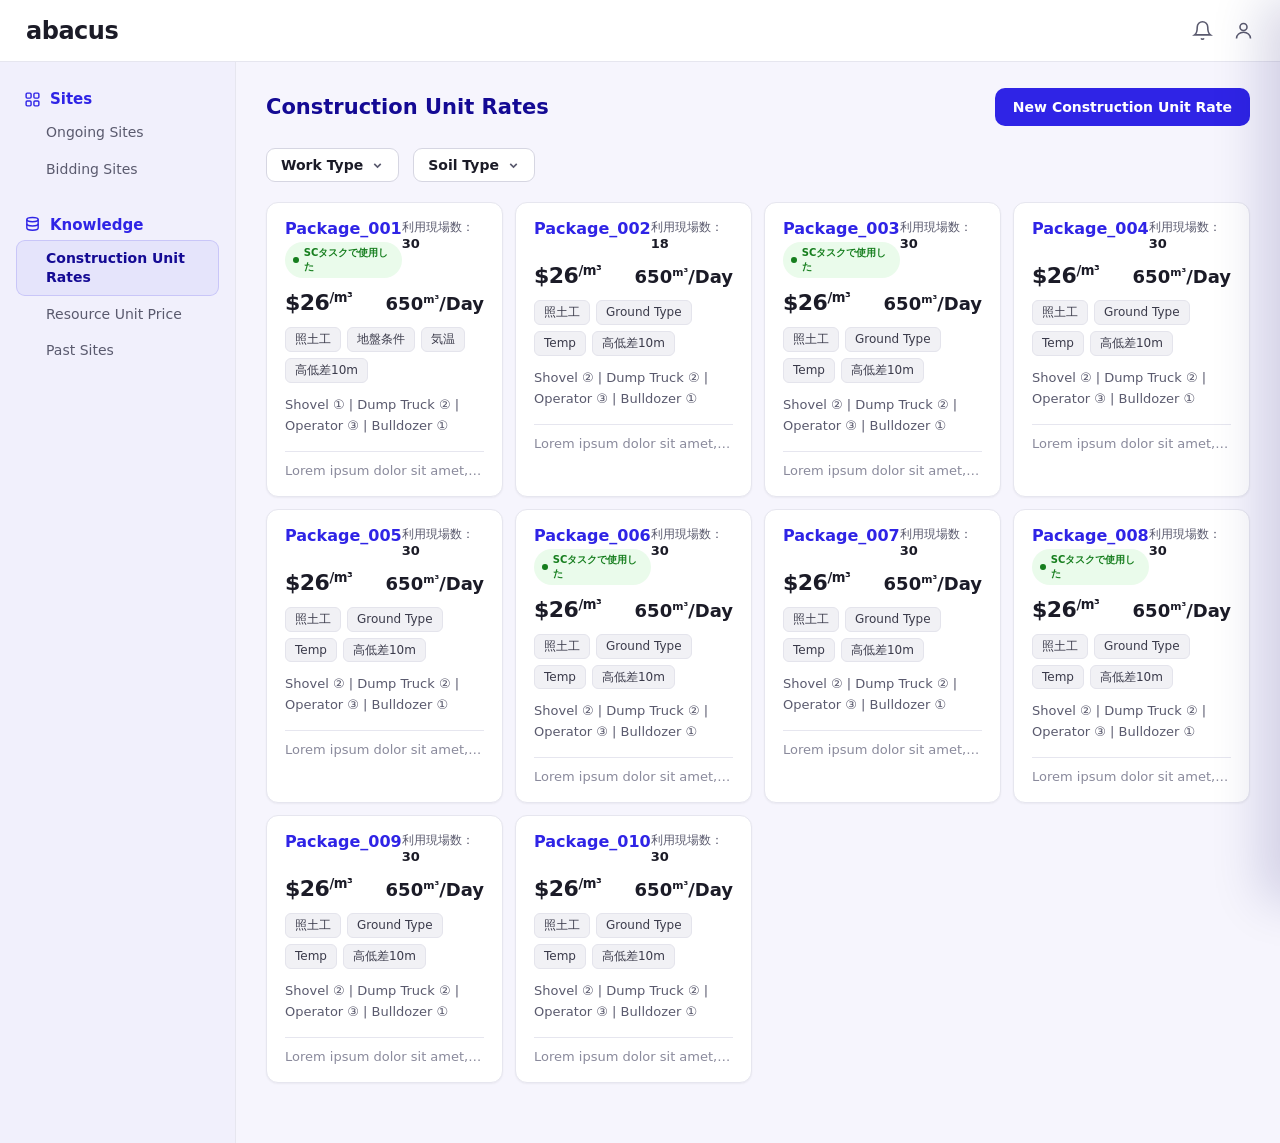
==== index.html @ 0ac46b99 "Rearrange buttons in drawer foot section" ====
<!DOCTYPE html>
<html lang="en">
<head>
<meta charset="UTF-8" />
<meta name="viewport" content="width=device-width, initial-scale=1.0" />
<title>Abacus · Construction Unit Rates</title>
<style>
  /* ---------- Design tokens ---------- */
  :root{
    --white:#FFFFFF;
    --black:#000000;
    --indigo-50:#E5E4FB;
    --indigo-100:#C3C0F6;
    --indigo-200:#9791F1;
    --indigo-300:#736CED;
    --indigo-400:#5148EA;
    --indigo-500:#2F24E6;
    --indigo-600:#1D14C8;
    --indigo-700:#140A94;
    --indigo-800:#0D0765;
    --indigo-900:#07043C;
    --green-50:#EAFBEB;
    --green-100:#D0F6D3;
    --green-200:#A8F0AD;
    --green-300:#78E880;
    --green-400:#54635F;
    --green-500:#28D435;
    --green-600:#1FAD29;
    --green-700:#167E1E;
    --green-800:#0D5E13;
    --green-900:#0A330D;
    --red-50:#FDE8E9;
    --red-100:#F9C9CB;
    --red-200:#F5A9AD;
    --red-300:#F18A8F;
    --red-400:#ED6B71;
    --red-500:#E94C53;
    --red-600:#C53F46;
    --red-700:#A13239;
    --red-800:#7E252C;
    --red-900:#5A181E;

    --bg-app:#F6F5FD;
    --bg-side:#F1F0FC;
    --line:#E6E6EF;
    --line-strong:#D6D6E2;
    --text:#1B1B27;
    --text-soft:#5A5A6E;
    --text-mute:#8A8A9C;
    --chip-bg:#F1F1F5;
    --chip-text:#3A3A4A;
    --danger:#D8202B;
    --danger-bg:#FDECEC;
    --warn-bg:#FFF8E6;
    --warn-line:#F2C94C;
    --radius:12px;
    --shadow-card:0 1px 2px rgba(16,16,40,.05);
    --shadow-card-hover:0 6px 18px rgba(45,36,150,.14);
    --shadow-drawer:-18px 0 48px rgba(13,7,101,.16);
    --shadow-modal:0 24px 64px rgba(7,4,60,.28);
    --font:"Inter","Helvetica Neue","Hiragino Sans","Yu Gothic UI",system-ui,-apple-system,sans-serif;
  }

  *{box-sizing:border-box;}
  html,body{height:100%;}
  body{
    margin:0;
    font-family:var(--font);
    color:var(--text);
    background:var(--bg-app);
    -webkit-font-smoothing:antialiased;
  }
  button{font-family:inherit;cursor:pointer;}

  /* ---------- App shell ---------- */
  .appbar{
    height:62px;display:flex;align-items:center;justify-content:space-between;
    padding:0 26px;background:var(--white);border-bottom:1px solid var(--line);
    position:sticky;top:0;z-index:30;
  }
  .appbar .logo{font-size:24px;font-weight:800;letter-spacing:-.5px;}
  .appbar-actions{display:flex;align-items:center;gap:20px;}
  .appbar-actions svg{width:21px;height:21px;color:var(--text-soft);}

  .app{display:flex;min-height:calc(100vh - 62px);}

  /* Sidebar */
  .sidebar{
    width:236px;flex:0 0 236px;
    background:var(--bg-side);
    border-right:1px solid var(--line);
    padding:22px 16px;
  }
  .nav-group{margin-bottom:22px;}
  .nav-head{
    display:flex;align-items:center;gap:9px;
    color:var(--indigo-500);font-weight:700;font-size:15px;
    padding:6px 8px;
  }
  .nav-head svg{width:17px;height:17px;}
  .nav-item{
    display:block;padding:9px 12px 9px 30px;
    color:var(--text-soft);font-size:14px;border-radius:9px;
    text-decoration:none;line-height:1.35;cursor:pointer;
  }
  .nav-item:hover{background:#EAE9FA;}
  .nav-item.active{
    background:var(--indigo-50);color:var(--indigo-700);font-weight:600;
    box-shadow:inset 0 0 0 1px rgba(115,108,237,.25);
  }

  /* Main */
  .main{flex:1;min-width:0;display:flex;flex-direction:column;}
  .content{padding:26px 30px 60px;}
  .page-head{display:flex;align-items:center;justify-content:space-between;margin-bottom:22px;}
  .page-title{font-size:21px;font-weight:700;color:var(--indigo-700);margin:0;}
  .btn-primary{
    background:var(--indigo-500);color:#fff;border:none;border-radius:10px;
    padding:11px 18px;font-size:14px;font-weight:600;
  }
  .btn-primary:hover{background:var(--indigo-600);}

  .filters{display:flex;gap:14px;margin-bottom:20px;}
  .filter{
    display:flex;align-items:center;gap:8px;
    background:var(--white);border:1px solid var(--line-strong);border-radius:9px;
    padding:8px 14px;font-size:14px;color:var(--text);font-weight:600;
  }
  .filter svg{width:13px;height:13px;color:var(--text-soft);}

  /* Card grid */
  .grid{display:grid;grid-template-columns:repeat(4,minmax(0,1fr));gap:12px;width:100%;}

  .card{
    background:var(--white);border:1px solid var(--line);border-radius:var(--radius);
    padding:16px 18px 18px;box-shadow:var(--shadow-card);cursor:pointer;
    transition:box-shadow .16s ease,transform .16s ease,border-color .16s ease;
    position:relative;min-width:0;
  }
  .card:hover{box-shadow:var(--shadow-card-hover);transform:translateY(-2px);border-color:var(--indigo-100);}
  .card-top{display:flex;align-items:flex-start;justify-content:space-between;margin-bottom:12px;}
  .card-name{color:var(--indigo-500);font-weight:700;font-size:16px;}
  .usage{font-size:12px;color:var(--text-soft);}
  .usage b{color:var(--text);font-size:13px;}
  .card-figures{display:flex;align-items:baseline;justify-content:space-between;margin-bottom:12px;}
  .price{font-size:22px;font-weight:800;letter-spacing:-.5px;}
  .price sup{font-size:.6em;}
  .rate{font-size:18px;font-weight:700;}
  .rate sup{font-size:.6em;}
  .tags{display:flex;flex-wrap:wrap;gap:6px;margin-bottom:12px;}
  .tag{
    background:var(--chip-bg);color:var(--chip-text);border:1px solid #E4E4EC;
    border-radius:6px;padding:3px 9px;font-size:12px;line-height:1.4;
  }
  .resources{font-size:13px;color:var(--text-soft);line-height:1.6;margin-bottom:14px;}
  .res-sep{color:var(--line-strong);margin:0 6px;}
  .card-memo{
    font-size:13px;color:var(--text-mute);border-top:1px solid var(--line);
    padding-top:11px;white-space:nowrap;overflow:hidden;text-overflow:ellipsis;
  }
  .card-name-container{display: flex;flex-direction: column; gap: 4px;}
  .badge-sim{
    display:inline-flex;align-items:center;gap:5px;
    background:var(--green-50);color:var(--green-700);
    font-size:10px;font-weight:600;border-radius:999px;
    padding:4px 8px; height:auto;
  }
  .badge-sim::before{content:"";width:6px;height:6px;border-radius:50%;background:var(--green-700);}

  /* ---------- Drawer ---------- */
  .scrim{
    position:fixed;inset:0;background:rgba(15,12,45,.34);
    opacity:0;visibility:hidden;transition:opacity .2s ease;z-index:40;
  }
  .scrim.show{opacity:1;visibility:visible;}

  .drawer{
    position:fixed;top:0;right:0;height:100vh;min-height:100vh;width:460px;max-width:94vw;
    background:var(--white);box-shadow:var(--shadow-drawer);z-index:50;
    transform:translateX(100%);transition:transform .26s cubic-bezier(.4,0,.2,1);
    display:flex;flex-direction:column;
  }
  .drawer.show{transform:translateX(0);}
  /* the dynamic content wrapper must itself be the flex column so the body can scroll */
  #drawerContent{display:flex;flex-direction:column;flex:1;min-height:0;}
  .drawer-head{
    display:flex;align-items:flex-start;justify-content:space-between;
    padding:20px 22px 14px;border-bottom:1px solid var(--line);
  }
  .drawer-title{font-size:18px;font-weight:700;margin:0;}
  .drawer-sub{font-size:12px;color:var(--text-mute);margin-top:3px;}
  .icon-btn{
    background:none;border:none;color:var(--text-soft);padding:6px;border-radius:8px;
    display:inline-flex;align-items:center;justify-content:center;
  }
  .icon-btn:hover{background:#F0EFFB;color:var(--indigo-600);}
  .icon-btn svg{width:18px;height:18px;}
  .drawer-body{padding:20px 22px;overflow-y:auto;flex:1;min-height:0;}
  .drawer-foot{
    display:flex;align-items:center;gap:12px;
    padding:16px 22px;border-top:1px solid var(--line);background:var(--white);
  }
  .drawer-foot .spacer{flex:1;}

  .btn-text{background:none;border:none;color:var(--indigo-500);font-size:14px;font-weight:600;padding:10px 6px;border-radius:8px;}
  .btn-text:hover{background:#F0EFFB;}
  .btn-outline{
    background:#fff;border:1.5px solid var(--indigo-300);color:var(--indigo-600);
    border-radius:9px;padding:10px 16px;font-size:14px;font-weight:600;
  }
  .btn-outline:hover{background:#F4F3FE;}

  /* Details drawer pieces */
  .pkg-row{display:flex;align-items:center;gap:10px;margin-bottom:12px;flex-wrap:wrap;}
  .pkg-name{font-size:17px;font-weight:700;}
  .pill-usage{background:var(--indigo-50);color:var(--indigo-700);font-size:12px;font-weight:600;padding:4px 8px;border-radius:999px;}
  .detail-figures{display:flex;align-items:baseline;gap:18px;color:var(--indigo-500);margin-bottom:12px;}
  .detail-figures .big{font-size:23px;font-weight:800;}
  .detail-figures .big sup{font-size:.55em;}
  .section-label{font-size:14px;font-weight:700;margin:22px 0 10px;}
  .section-label .muted{font-weight:400;color:var(--text-mute);font-size:12px;margin-left:6px;}
  .res-btn{
    display:block;text-align:center;
    background:#fff;border:1.5px solid var(--line-strong);border-radius:10px;
    padding:11px;font-size:14px;font-weight:600;color:var(--text);margin:16px auto;
  }
  .res-btn:hover{border-color:var(--indigo-300);color:var(--indigo-600);}

  .hist{padding:12px 0;border-bottom:1px solid var(--line);}
  .hist-top{display:flex;justify-content:space-between;align-items:baseline;}
  .hist-name{font-weight:700;font-size:14px;}
  .hist-figs{color:var(--text);font-weight:700;font-size:13px;}
  .hist-figs span{color:var(--indigo-500);}
  .hist-meta{font-size:12px;color:var(--text-mute);margin-top:4px;line-height:1.5;}
  .center{text-align:center;}

  .vr-row{display:flex;justify-content:space-between;font-size:13px;padding:6px 0;color:var(--text-soft);}
  .vr-row b{color:var(--text);}
  .memo-box{
    background:#FAFAFD;border:1px solid var(--line);border-radius:10px;
    padding:12px 14px;font-size:13px;color:var(--text-soft);line-height:1.6;margin-top:8px;
  }

  /* Forms (edit) */
  .field{margin-bottom:18px;}
  .field label{display:block;font-size:14px;font-weight:600;margin-bottom:7px;}
  .field label .jp{color:var(--text-mute);font-weight:400;}
  .input-wrap{position:relative;}
  .input{
    width:100%;border:1.5px solid var(--line-strong);border-radius:10px;
    padding:12px 38px 12px 14px;font-size:15px;color:var(--text);background:#fff;
    font-family:inherit;
  }
  .input:focus{outline:none;border-color:var(--indigo-400);box-shadow:0 0 0 3px rgba(81,72,234,.14);}
  .input.select{appearance:none;background:#F3F3F7;cursor:pointer;}
  textarea.input{resize:vertical;min-height:96px;padding-right:14px;line-height:1.55;}
  .input-icon{
    position:absolute;right:12px;top:50%;transform:translateY(-50%);
    color:var(--text-mute);display:flex;pointer-events:none;
  }
  .input-icon svg{width:16px;height:16px;}
  .clear-btn{position:absolute;right:10px;top:50%;transform:translateY(-50%);background:none;border:none;color:var(--text-mute);padding:4px;border-radius:50%;display:flex;}
  .clear-btn:hover{color:var(--text);background:#EEE;}

  .form-card{border:1px solid var(--line);border-radius:14px;padding:18px;margin-bottom:18px;}
  .form-section-title{font-size:15px;font-weight:700;margin:0 0 14px;}
  .form-section-title.mt{margin-top:8px;}
  .group-label{font-size:14px;font-weight:600;margin:4px 0 8px;}
  .ro-tags{display:flex;flex-wrap:wrap;gap:8px;margin-bottom:16px;}
  .ro-tag{background:var(--chip-bg);border:1px solid #E4E4EC;border-radius:7px;padding:7px 12px;font-size:13px;color:var(--chip-text);}
  .ro-tag.locked{padding-right:30px;position:relative;}
  .ro-tag.locked::after{
    content:"";position:absolute;right:9px;top:50%;transform:translateY(-50%);
    width:12px;height:12px;background:no-repeat center/contain;
    background-image:url("data:image/svg+xml,%3Csvg xmlns='http://www.w3.org/2000/svg' viewBox='0 0 24 24' fill='%238A8A9C'%3E%3Cpath d='M12 1a5 5 0 00-5 5v3H6a2 2 0 00-2 2v9a2 2 0 002 2h12a2 2 0 002-2v-9a2 2 0 00-2-2h-1V6a5 5 0 00-5-5zm3 8H9V6a3 3 0 016 0v3z'/%3E%3C/svg%3E");
  }
  .divider{height:1px;background:var(--line);margin:18px 0;}
  .warn-box{
    background:var(--warn-bg);border:1px solid var(--warn-line);border-radius:10px;
    padding:13px 15px;font-size:13px;color:#6B5300;line-height:1.6;margin-bottom:8px;
  }

  /* Removable condition chips (full edit) */
  .chips-rm{display:flex;flex-wrap:wrap;gap:8px;margin-bottom:16px;}
  .chip-rm{
    display:inline-flex;align-items:center;gap:8px;
    background:var(--chip-bg);border:1px solid #E4E4EC;border-radius:7px;
    padding:7px 10px 7px 12px;font-size:13px;color:var(--chip-text);
  }
  .chip-rm button{background:none;border:none;cursor:pointer;color:var(--text-mute);display:flex;padding:0;}
  .chip-rm button:hover{color:var(--text);}
  .chip-rm svg{width:13px;height:13px;}

  /* Resources table (full edit) */
  .res-table{
    width:100%;border-collapse:collapse;font-size:13px;
    border:1px solid var(--line-strong);border-radius:10px;overflow:hidden;margin-bottom:6px;
  }
  .res-table th{
    background:#F6F6FA;text-align:left;font-weight:700;color:var(--text);
    padding:11px 12px;border-bottom:1px solid var(--line-strong);
  }
  .res-table td{padding:7px 12px;border-bottom:1px solid var(--line);vertical-align:middle;color:var(--text);}
  .res-table tr:last-child td{border-bottom:none;}
  .res-table .rm{width:40px;text-align:center;padding-left:10px;padding-right:0;}
  .res-table .rm button{background:none;border:none;cursor:pointer;color:var(--text-mute);display:inline-flex;}
  .res-table .rm button:hover{color:var(--danger);}
  .res-table .rm svg{width:17px;height:17px;}
  .res-cell-input{
    width:100%;border:1.5px solid transparent;border-radius:6px;
    padding:6px 8px;font-size:13px;font-family:inherit;background:transparent;color:var(--text);
  }
  .res-cell-input:focus{outline:none;border-color:var(--indigo-400);background:#fff;box-shadow:0 0 0 3px rgba(81,72,234,.12);}
  .res-cell-input.muted::placeholder{color:var(--text-mute);}

  /* Locked condition chip (simulation-dependent, e.g. Soil Type) */
  .chip-lock{
    display:inline-flex;align-items:center;gap:7px;
    background:var(--chip-bg);border:1px solid #E4E4EC;border-radius:7px;
    padding:7px 12px;font-size:13px;color:var(--chip-text);
  }
  .chip-lock svg{width:13px;height:13px;color:var(--text-soft);}

  /* Add Conditions button */
  .btn-add-cond{
    display:inline-flex;align-items:center;gap:8px;
    background:#fff;border:1.5px solid var(--line-strong);border-radius:10px;
    padding:10px 16px;font-size:14px;font-weight:600;color:var(--text);
    margin-bottom:4px;
  }
  .btn-add-cond:hover{border-color:var(--indigo-300);color:var(--indigo-600);}
  .btn-add-cond svg{width:15px;height:15px;}

  /* Add-resource row inside table */
  .res-add-row td{padding:11px 12px;}
  .res-add{
    display:inline-flex;align-items:center;gap:8px;background:none;border:none;
    color:var(--indigo-500);font-size:14px;font-weight:600;padding:0;
  }
  .res-add:hover{color:var(--indigo-700);}
  .res-add svg{width:15px;height:15px;}

  /* Computed unit rate display */
  .rate-display{
    display:flex;align-items:center;gap:12px;
    background:#F3F3F7;border-radius:10px;padding:13px 16px;font-size:15px;color:var(--text);
  }
  .rate-display .val{flex:1;}
  .badge-calc{
    background:var(--green-50);color:var(--green-800);
    font-size:12px;font-weight:700;border-radius:6px;padding:4px 10px;
  }
  .link-override{
    display:inline-flex;align-items:center;gap:6px;background:none;border:none;
    color:var(--indigo-500);font-size:13px;font-weight:600;padding:0;
  }
  .link-override:hover{color:var(--indigo-700);text-decoration:underline;}
  .link-override svg{width:14px;height:14px;}

  /* Work Type combobox: free text input + chevron segment + option list */
  .combo{position:relative;}
  .combo .input{padding-right:54px;}
  .combo-toggle{
    position:absolute;right:1.5px;top:1.5px;bottom:1.5px;width:44px;
    background:none;border:none;border-left:1.5px solid var(--line-strong);
    border-radius:0 9px 9px 0;display:flex;align-items:center;justify-content:center;
    color:var(--indigo-500);
  }
  .combo-toggle:hover{background:#F4F3FE;}
  .combo-toggle svg{width:15px;height:15px;}
  .combo.open .combo-toggle svg{transform:rotate(180deg);}
  .combo-list{
    position:absolute;left:0;right:0;top:calc(100% + 6px);
    background:#fff;border:1px solid var(--line);border-radius:10px;
    box-shadow:0 10px 30px rgba(13,7,101,.16);padding:6px;z-index:70;display:none;
    max-height:220px;overflow-y:auto;
  }
  .combo.open .combo-list{display:block;}
  .combo-opt{
    display:block;width:100%;text-align:left;background:none;border:none;
    padding:10px 12px;font-size:14px;border-radius:7px;color:var(--text);
  }
  .combo-opt:hover{background:#F4F3FE;}
  .combo-opt.selected{background:var(--indigo-50);color:var(--indigo-700);font-weight:600;}

  /* More actions menu */
  .menu{
    position:absolute;top:48px;right:18px;background:#fff;border:1px solid var(--line);
    border-radius:10px;box-shadow:0 10px 30px rgba(13,7,101,.18);padding:6px;
    min-width:150px;z-index:60;display:none;
  }
  .menu.show{display:block;}
  .menu button{
    display:flex;align-items:center;gap:9px;width:100%;text-align:left;
    background:none;border:none;padding:10px 12px;font-size:14px;border-radius:7px;color:var(--text);
  }
  .menu button:hover{background:#F4F3FE;}
  .menu button.danger{color:var(--danger);}
  .menu button.danger:hover{background:var(--danger-bg);}
  .menu button svg{width:16px;height:16px;}
  .menu button[disabled]{color:var(--text-mute);cursor:not-allowed;}
  .menu button[disabled]:hover{background:none;}
  .menu-note{font-size:11px;color:var(--text-mute);padding:2px 12px 8px;line-height:1.4;}

  /* Modal */
  .modal-scrim{
    position:fixed;inset:0;background:rgba(15,12,45,.45);
    display:none;align-items:center;justify-content:center;z-index:80;padding:20px;
  }
  .modal-scrim.show{display:flex;}
  .modal{
    background:#fff;border-radius:16px;box-shadow:var(--shadow-modal);
    width:520px;max-width:100%;padding:26px 28px 28px;
    animation:pop .18s ease;
  }
  @keyframes pop{from{transform:scale(.96);opacity:0;}to{transform:scale(1);opacity:1;}}
  .modal-head{display:flex;align-items:flex-start;justify-content:space-between;margin-bottom:14px;}
  .modal-title{font-size:22px;font-weight:800;margin:0;}
  .modal-body{
    border:1px solid var(--line);border-radius:12px;padding:30px 22px;
    text-align:center;color:var(--text-soft);font-size:15px;line-height:1.7;
  }
  .modal-actions{display:flex;justify-content:center;gap:14px;margin-top:24px;}
  .btn-cancel{background:#fff;border:1.5px solid var(--line-strong);border-radius:10px;padding:11px 26px;font-size:15px;font-weight:600;color:var(--text);}
  .btn-cancel:hover{background:#F4F4F8;}
  .btn-confirm{background:var(--indigo-500);color:#fff;border:none;border-radius:10px;padding:11px 28px;font-size:15px;font-weight:700;}
  .btn-confirm:hover{background:var(--indigo-600);}
  .btn-danger{background:var(--danger);color:#fff;border:none;border-radius:10px;padding:11px 28px;font-size:15px;font-weight:700;}
  .btn-danger:hover{background:#B81820;}

  /* toast */
  .toast{
    position:fixed;bottom:26px;left:50%;transform:translateX(-50%) translateY(20px);
    background:var(--indigo-700);color:#fff;padding:12px 20px;border-radius:10px;
    font-size:14px;font-weight:600;box-shadow:0 10px 30px rgba(7,4,60,.35);
    opacity:0;visibility:hidden;transition:all .25s ease;z-index:90;
  }
  .toast.show{opacity:1;visibility:visible;transform:translateX(-50%) translateY(0);}

  .hidden{display:none !important;}
</style>
</head>
<body>
<!-- Full-width app header -->
<header class="appbar">
  <div class="logo">abacus</div>
  <div class="appbar-actions">
    <svg viewBox="0 0 24 24" fill="none" stroke="currentColor" stroke-width="1.8"><path d="M18 8a6 6 0 10-12 0c0 7-3 9-3 9h18s-3-2-3-9"/><path d="M13.7 21a2 2 0 01-3.4 0"/></svg>
    <svg viewBox="0 0 24 24" fill="none" stroke="currentColor" stroke-width="1.8"><circle cx="12" cy="8" r="4"/><path d="M4 21c0-4 3.6-7 8-7s8 3 8 7"/></svg>
  </div>
</header>

<div class="app">
  <!-- Sidebar -->
  <aside class="sidebar">
    <div class="nav-group">
      <div class="nav-head">
        <svg viewBox="0 0 24 24" fill="none" stroke="currentColor" stroke-width="2"><rect x="3" y="3" width="7" height="7" rx="1.5"/><rect x="14" y="3" width="7" height="7" rx="1.5"/><rect x="3" y="14" width="7" height="7" rx="1.5"/><rect x="14" y="14" width="7" height="7" rx="1.5"/></svg>
        Sites
      </div>
      <a class="nav-item">Ongoing Sites</a>
      <a class="nav-item">Bidding Sites</a>
    </div>
    <div class="nav-group">
      <div class="nav-head">
        <svg viewBox="0 0 24 24" fill="none" stroke="currentColor" stroke-width="2"><ellipse cx="12" cy="5" rx="8" ry="3"/><path d="M4 5v6c0 1.7 3.6 3 8 3s8-1.3 8-3V5"/><path d="M4 11v6c0 1.7 3.6 3 8 3s8-1.3 8-3v-6"/></svg>
        Knowledge
      </div>
      <a class="nav-item active">Construction Unit Rates</a>
      <a class="nav-item">Resource Unit Price</a>
      <a class="nav-item">Past Sites</a>
    </div>
  </aside>

  <!-- Main -->
  <div class="main">
    <main class="content">
      <div class="page-head">
        <h1 class="page-title">Construction Unit Rates</h1>
        <button class="btn-primary" id="newBtn">New Construction Unit Rate</button>
      </div>
      <div class="filters">
        <div class="filter">Work Type
          <svg viewBox="0 0 24 24" fill="none" stroke="currentColor" stroke-width="3"><path d="M6 9l6 6 6-6"/></svg>
        </div>
        <div class="filter">Soil Type
          <svg viewBox="0 0 24 24" fill="none" stroke="currentColor" stroke-width="3"><path d="M6 9l6 6 6-6"/></svg>
        </div>
      </div>
      <div class="grid" id="cardGrid"></div>
    </main>
  </div>
</div>

<!-- Drawer -->
<div class="scrim" id="scrim"></div>
<aside class="drawer" id="drawer" aria-hidden="true">
  <div id="drawerContent"></div>
</aside>

<!-- Modals -->
<div class="modal-scrim" id="modalScrim">
  <div class="modal" id="modalBox"></div>
</div>

<!-- Toast -->
<div class="toast" id="toast"></div>

<script>
/* =====================================================================
   DATA
===================================================================== */
const SVG = {
  edit:'<svg viewBox="0 0 24 24" fill="none" stroke="currentColor" stroke-width="1.8"><path d="M12 20h9"/><path d="M16.5 3.5a2.1 2.1 0 013 3L7 19l-4 1 1-4 12.5-12.5z"/></svg>',
  dots:'<svg viewBox="0 0 24 24" fill="currentColor"><circle cx="12" cy="5" r="2"/><circle cx="12" cy="12" r="2"/><circle cx="12" cy="19" r="2"/></svg>',
  close:'<svg viewBox="0 0 24 24" fill="none" stroke="currentColor" stroke-width="2"><path d="M18 6L6 18M6 6l12 12"/></svg>',
  copy:'<svg viewBox="0 0 24 24" fill="none" stroke="currentColor" stroke-width="1.8"><rect x="9" y="9" width="12" height="12" rx="2"/><path d="M5 15H4a2 2 0 01-2-2V4a2 2 0 012-2h9a2 2 0 012 2v1"/></svg>',
  trash:'<svg viewBox="0 0 24 24" fill="none" stroke="currentColor" stroke-width="1.8"><path d="M3 6h18M8 6V4a2 2 0 012-2h4a2 2 0 012 2v2m2 0v14a2 2 0 01-2 2H7a2 2 0 01-2-2V6"/></svg>',
  x:'<svg viewBox="0 0 24 24" fill="none" stroke="currentColor" stroke-width="2"><circle cx="12" cy="12" r="10"/><path d="M15 9l-6 6M9 9l6 6"/></svg>',
  lock:'<svg viewBox="0 0 24 24" fill="currentColor" style="width:13px;height:13px;"><path d="M12 1a5 5 0 00-5 5v3H6a2 2 0 00-2 2v9a2 2 0 002 2h12a2 2 0 002-2v-9a2 2 0 00-2-2h-1V6a5 5 0 00-5-5zm3 8H9V6a3 3 0 016 0v3z"/></svg>'
};

let CURS = [
  {
    id:'pkg-001', name:'Package_001', work:'盛土工', usage:30, rate:26, prod:650,
    conditions:['照土工','地盤条件','気温','高低差10m'],
    resources:[{n:'Shovel',q:1},{n:'Backhoe',q:2},{n:'Operator',q:12},{n:'bulldozer',q:2}],
    resShort:'Shovel ① | Dump Truck ② | Operator ③ | Bulldozer ①',
    memo:'Lorem ipsum dolor sit amet, consectetur adipiscing elit. Sed euismod, urna at elementum tempus, magna lorem tincidunt dolor, sed aliquam lectus augue vitae mauris.',
    halUnit:'Narrow', halAmount:'Moderate', usedBySim:true,
    history:[
      {site:'Site A',rate:10,prod:650,period:'2026/01/10〜2026/04/20',days:45,detail:'盛土工, XXXX, XXX',res:'Shovel(3), Dump(2)'},
      {site:'Site B',rate:15,prod:700,period:'2026/01/10〜2026/04/20',days:35,detail:'盛土工, XXXX, XXX',res:'Shovel(3), Bulldozer(1), Dump(2)'},
      {site:'Site C',rate:26,prod:800,period:'2026/01/10〜2026/04/20',days:30,detail:'盛土工, XXXX, XXX',res:'Shovel(3), Bulldozer(1), Dump(2)'}
    ]
  },
  {
    id:'pkg-002', name:'Package_002', work:'掘削工', usage:18, rate:26, prod:650,
    conditions:['照土工','Ground Type','Temp','高低差10m'],
    resources:[{n:'Shovel',q:2},{n:'Dump Truck',q:2},{n:'Operator',q:3},{n:'Bulldozer',q:1}],
    resShort:'Shovel ② | Dump Truck ② | Operator ③ | Bulldozer ①',
    memo:'Lorem ipsum dolor sit amet, consectetur adipiscing elit. Sed euismod tempus.',
    halUnit:'Moderate', halAmount:'Wide', usedBySim:false,
    history:[
      {site:'Site D',rate:22,prod:600,period:'2025/09/01〜2025/12/10',days:40,detail:'掘削工, XXXX',res:'Shovel(2), Dump(2)'}
    ]
  }
];
// generate filler cards (alternating states) to fill the grid
const fillerStates = [true,false,false,true,false,true,false,false];
fillerStates.forEach((sim,i)=>{
  CURS.push({
    id:'pkg-'+String(i+3).padStart(3,'0'),
    name:'Package_'+String(i+3).padStart(3,'0'),
    work: sim?'盛土工':'掘削工', usage:30, rate:26, prod:650,
    conditions:['照土工','Ground Type','Temp','高低差10m'],
    resources:[{n:'Shovel',q:2},{n:'Dump Truck',q:2},{n:'Operator',q:3},{n:'Bulldozer',q:1}],
    resShort:'Shovel ② | Dump Truck ② | Operator ③ | Bulldozer ①',
    memo:'Lorem ipsum dolor sit amet, consectetur adipiscing elit. Sed euismod, urna at elementum tempus.',
    halUnit:'Narrow', halAmount:'Moderate', usedBySim:sim,
    history:[{site:'Site X',rate:20,prod:650,period:'2025/06/01〜2025/09/10',days:30,detail:'XXXX',res:'Shovel(2), Dump(2)'}]
  });
});

/* =====================================================================
   STATE
===================================================================== */
let currentId = null;       // CUR being viewed/edited
let drawerMode = 'details'; // 'details' | 'edit-full' | 'edit-restricted'

const $ = sel => document.querySelector(sel);
const drawer = $('#drawer');
const scrim = $('#scrim');
const drawerContent = $('#drawerContent');
const modalScrim = $('#modalScrim');
const modalBox = $('#modalBox');

const getCur = id => CURS.find(c=>c.id===id);
const esc = s => String(s).replace(/[&<>"]/g,m=>({'&':'&amp;','<':'&lt;','>':'&gt;','"':'&quot;'}[m]));

/* =====================================================================
   CARD GRID
===================================================================== */
function renderGrid(){
  const grid = $('#cardGrid');
  grid.innerHTML = CURS.map(c=>`
    <div class="card" data-id="${c.id}">
      <div class="card-top">
        <div class="card-name-container">
          <div class="card-name">${esc(c.name)}</div>
          ${c.usedBySim?'<div class="badge-sim">SCタスクで使用した</div>':''}
        </div>
        <div class="usage">利用現場数：<b>${c.usage}</b></div>
      </div>
      <div class="card-figures">
        <div class="price">$${c.rate}<sup>/m³</sup></div>
        <div class="rate">${c.prod}<sup>m³</sup>/Day</div>
      </div>
      <div class="tags">${c.conditions.map(t=>`<span class="tag">${esc(t)}</span>`).join('')}</div>
      <div class="resources">${c.resShort}</div>
      <div class="card-memo">${esc(c.memo)}</div>
    </div>`).join('');
  grid.querySelectorAll('.card').forEach(el=>{
    el.addEventListener('click',()=>openDetails(el.dataset.id));
  });
}

/* =====================================================================
   DRAWER OPEN / CLOSE
===================================================================== */
function openDrawer(){ scrim.classList.add('show'); drawer.classList.add('show'); drawer.setAttribute('aria-hidden','false'); }
function closeDrawer(){ scrim.classList.remove('show'); drawer.classList.remove('show'); drawer.setAttribute('aria-hidden','true'); currentId=null; }
scrim.addEventListener('click',closeDrawer);

/* =====================================================================
   DETAILS VIEW
===================================================================== */
function openDetails(id){
  currentId = id; drawerMode='details';
  renderDetails();
  openDrawer();
}

function renderDetails(){
  const c = getCur(currentId);
  drawerContent.innerHTML = `
    <div class="drawer-head">
      <h2 class="drawer-title">Construction Unit Rate Details</h2>
      <div style="display:flex;gap:2px;position:relative;">
        <button class="icon-btn" title="Edit" id="dEdit">${SVG.edit}</button>
        <button class="icon-btn" title="More actions" id="dMore">${SVG.dots}</button>
        <button class="icon-btn" title="Close" id="dClose">${SVG.close}</button>
        <div class="menu" id="dMenu">
          <button id="mDup">${SVG.copy} Duplicate</button>
          ${c.usedBySim
            ? `<button disabled>${SVG.trash} Delete</button>
               <div class="menu-note">Used by Simulation tasks — cannot be deleted.</div>`
            : `<button class="danger" id="mDel">${SVG.trash} Delete</button>`}
        </div>
      </div>
    </div>
    <div class="drawer-body">
      <div class="pkg-row">
        <span class="pkg-name">${esc(c.name)}</span>
        <span class="pill-usage">利用現場数: ${c.usage}</span>
        ${c.usedBySim?'<span class="badge-sim">SCタスクで使用した</span>':''}
      </div>
      <div class="detail-figures">
        <span class="big">${c.rate}$<sup>/m³</sup></span>
        <span class="big">${c.prod}<sup>m³</sup>/Day</span>
      </div>
      <div class="tags">${c.conditions.map(t=>`<span class="tag">${esc(t)}</span>`).join('')}</div>
      <button class="res-btn">Resources Details</button>

      <div class="section-label">Usage History <span class="muted">(TOP3)</span></div>
      ${c.history.slice(0,3).map((h,i)=>`
        <div class="hist">
          <div class="hist-top">
            <div class="hist-name">${i+1}. ${esc(h.site)}</div>
            <div class="hist-figs"><span>${h.rate}$/m³</span> &nbsp; ${h.prod}m³/D</div>
          </div>
          <div class="hist-meta">Period: ${h.period} &nbsp; Working Days: ${h.days}<br>${esc(h.detail)}<br>${esc(h.res)}</div>
        </div>`).join('')}
      <div class="center"><button class="res-btn" style="margin-top:14px;">View All Records</button></div>

      <div class="section-label">Variance <span class="muted">Construction Unit Rate Fluctuation (過去現場)</span></div>
      <div class="vr-row"><span>HAL Range（Unit Rate）</span><b>${c.halUnit}</b></div>
      <div class="vr-row"><span>HAL Range（Construction Amount）</span><b>${c.halAmount}</b></div>

      <div class="section-label">memo：</div>
      <div class="memo-box">${esc(c.memo)}</div>
    </div>`;

  $('#dClose').addEventListener('click',closeDrawer);
  $('#dEdit').addEventListener('click',openEdit);
  const menu = $('#dMenu');
  $('#dMore').addEventListener('click',e=>{e.stopPropagation();menu.classList.toggle('show');});
  document.addEventListener('click',()=>menu.classList.remove('show'));
  menu.addEventListener('click',e=>e.stopPropagation());
  $('#mDup').addEventListener('click',()=>{menu.classList.remove('show');openDuplicateModal();});
  if($('#mDel')) $('#mDel').addEventListener('click',()=>{menu.classList.remove('show');openDeleteModal();});
}

/* =====================================================================
   EDIT VIEW  (full / restricted based on usedBySim)
===================================================================== */
function openEdit(){
  const c = getCur(currentId);
  drawerMode = c.usedBySim ? 'edit-restricted' : 'edit-full';
  c.usedBySim ? renderEditRestricted() : renderEditFull();
}

const WORK_TYPES = ['盛土工','掘削工','Earthwork','aaa'];

function comboField(id, value){
  return `
    <div class="combo" id="${id}Combo">
      <input class="input" id="${id}" value="${esc(value)}" autocomplete="off" />
      <button type="button" class="combo-toggle" tabindex="-1">
        <svg viewBox="0 0 24 24" fill="none" stroke="currentColor" stroke-width="2.5"><path d="M6 9l6 6 6-6"/></svg>
      </button>
      <div class="combo-list">
        ${WORK_TYPES.map(w=>`<button type="button" class="combo-opt ${w===value?'selected':''}" data-val="${esc(w)}">${esc(w)}</button>`).join('')}
      </div>
    </div>`;
}

function bindCombo(id){
  const combo = $('#'+id+'Combo');
  if(!combo) return;
  const input = combo.querySelector('.input');
  const toggle = combo.querySelector('.combo-toggle');
  toggle.addEventListener('click',e=>{
    e.stopPropagation();
    combo.classList.toggle('open');
    if(combo.classList.contains('open')) input.focus();
  });
  combo.querySelectorAll('.combo-opt').forEach(o=>o.addEventListener('click',()=>{
    input.value = o.dataset.val;
    combo.querySelectorAll('.combo-opt').forEach(x=>x.classList.toggle('selected',x===o));
    combo.classList.remove('open');
  }));
  input.addEventListener('focus',()=>combo.classList.add('open'));
  input.addEventListener('input',()=>combo.classList.add('open'));
  document.addEventListener('click',e=>{ if(!combo.contains(e.target)) combo.classList.remove('open'); });
}

const RES_PRICE = {
  'Shovel':'$45/h','Backhoe':'$60/h','Operator':'$32.21/h','Operator (Skilled)':'$32.21/h',
  'bulldozer':'$77/h','Bulldozer':'$77/h','Dump Truck':'$57.98/h'
};
const resPrice = name => RES_PRICE[name] || '--';

function resRow(name, price, qty){
  return `
    <tr>
      <td class="rm"><button type="button" class="rm-row" title="Remove">${SVG.x}</button></td>
      <td>${esc(name)}</td>
      <td><input class="res-cell-input" value="${esc(price)}" /></td>
      <td><input class="res-cell-input" style="width:56px" value="${esc(qty)}" /></td>
    </tr>`;
}
function resRowEmpty(){
  return `
    <tr>
      <td class="rm"><button type="button" class="rm-row" title="Remove">${SVG.x}</button></td>
      <td><input class="res-cell-input muted" placeholder="--" /></td>
      <td><input class="res-cell-input muted" placeholder="--" /></td>
      <td><input class="res-cell-input muted" placeholder="--" style="width:56px" /></td>
    </tr>`;
}

function renderEditFull(){
  const c = getCur(currentId);
  drawerContent.innerHTML = `
    <div class="drawer-head">
      <div>
        <h2 class="drawer-title">Edit Construction Unit Rate</h2>
        <div class="drawer-sub">Customize which columns are visible in your execution budget views.</div>
      </div>
      <button class="icon-btn" id="eClose">${SVG.close}</button>
    </div>
    <div class="drawer-body">
      <div class="form-card">
        <h3 class="form-section-title">General</h3>
        <div class="field">
          <label>Package Name</label>
          <div class="input-wrap">
            <input class="input" id="fName" value="${esc(c.name)}" />
            <button class="clear-btn" data-clear="fName">${SVG.x}</button>
          </div>
        </div>
        <div class="field">
          <label>Work Type <span class="jp">（工種）</span></label>
          ${comboField('fWork', c.work)}
        </div>

        <div class="group-label">Conditions <span class="jp">(条件)</span></div>
        <div class="chips-rm" id="condChips">
          ${c.conditions.map(t=>`<span class="chip-rm">${esc(t)} <button type="button" class="chip-x" title="Remove">${SVG.close}</button></span>`).join('')}
          <span class="chip-lock"><svg viewBox="0 0 24 24" fill="currentColor"><path d="M12 1a5 5 0 00-5 5v3H6a2 2 0 00-2 2v9a2 2 0 002 2h12a2 2 0 002-2v-9a2 2 0 00-2-2h-1V6a5 5 0 00-5-5zm3 8H9V6a3 3 0 016 0v3z"/></svg> Soil Type: Sandy</span>
        </div>
        <button type="button" class="btn-add-cond" id="addCond">
          <svg viewBox="0 0 24 24" fill="none" stroke="currentColor" stroke-width="2.5"><path d="M12 5v14M5 12h14"/></svg>
          Add Conditions
        </button>

        <div class="divider"></div>

        <h3 class="form-section-title">Resources</h3>
        <table class="res-table">
          <thead>
            <tr><th class="rm"></th><th>Resource Name</th><th>Unit Price</th><th>Quantity</th></tr>
          </thead>
          <tbody id="resBody">
            ${c.resources.map(r=>resRow(r.n, resPrice(r.n), r.q)).join('')}
            <tr class="res-add-row">
              <td colspan="4">
                <button type="button" class="res-add" id="addRes">
                  <svg viewBox="0 0 24 24" fill="none" stroke="currentColor" stroke-width="2.5"><path d="M12 5v14M5 12h14"/></svg>
                  Resources追加
                </button>
              </td>
            </tr>
          </tbody>
        </table>

        <div class="divider"></div>

        <h3 class="form-section-title">Pricing &amp; Productivity</h3>
        <div class="field">
          <label>Unit Rate <b>($/m³)</b></label>
          <div class="rate-display" id="rateDisplay">
            <span class="val">$${c.rate}/m³</span>
            <span class="badge-calc">計算した</span>
            <button type="button" class="link-override" id="rateOverride">${SVG.edit} 上書きする</button>
          </div>
          <div class="input-wrap hidden" id="rateInputWrap">
            <input class="input" id="fRate" value="$${c.rate}/m³" />
            <button class="clear-btn" data-clear="fRate">${SVG.x}</button>
          </div>
        </div>
        <div class="field" style="margin-bottom:6px;">
          <label>Productivity <b>(m³/d)</b></label>
          <div class="input-wrap">
            <input class="input" id="fProd" value="${c.prod}m³/d" />
            <button class="clear-btn" data-clear="fProd">${SVG.x}</button>
          </div>
        </div>

        <div class="divider"></div>

        <div class="field" style="margin-bottom:0;">
          <label>Memo</label>
          <textarea class="input" id="fMemo" placeholder="Lorem ipsum dolor sit amet, consectetur adipiscing elit.">${esc(c.memo)}</textarea>
        </div>
      </div>
    </div>
    <div class="drawer-foot">
      <div style="position:relative;">
        <button class="btn-outline" id="eMore">more actions</button>
        <div class="menu" id="eMenu" style="top:auto;bottom:48px;right:auto;left:0;">
          <button id="emDup">${SVG.copy} Duplicate</button>
          <button class="danger" id="emDel">${SVG.trash} Delete</button>
        </div>
      </div>
      <div class="spacer"></div>
      <button class="btn-text" id="eCancel">cancel</button>
      <button class="btn-primary" id="eUpdate">save</button>
    </div>`;

  bindClears();
  bindCombo('fWork');
  bindEditInteractions();
  $('#eClose').addEventListener('click',()=>{ renderDetails(); });
  $('#eCancel').addEventListener('click',()=>{ renderDetails(); });
  $('#eUpdate').addEventListener('click',saveFull);
  const menu = $('#eMenu');
  $('#eMore').addEventListener('click',e=>{e.stopPropagation();menu.classList.toggle('show');});
  document.addEventListener('click',()=>menu.classList.remove('show'));
  menu.addEventListener('click',e=>e.stopPropagation());
  $('#emDup').addEventListener('click',()=>{menu.classList.remove('show');openDuplicateModal();});
  $('#emDel').addEventListener('click',()=>{menu.classList.remove('show');openDeleteModal();});
}

function bindEditInteractions(){
  // chip / row removal (delegated so newly added items work too; bound once)
  if(!drawerContent.dataset.editDelegated){
    drawerContent.dataset.editDelegated = '1';
    drawerContent.addEventListener('click',e=>{
      const x = e.target.closest('.chip-x');
      if(x){ x.closest('.chip-rm').remove(); return; }
      const rm = e.target.closest('.rm-row');
      if(rm){ rm.closest('tr').remove(); return; }
    });
  }

  // + Add Conditions → append a removable chip before the locked one
  const addCond = $('#addCond');
  if(addCond) addCond.addEventListener('click',()=>{
    const chips = $('#condChips');
    const n = chips.querySelectorAll('.chip-rm').length + 1;
    const span = document.createElement('span');
    span.className = 'chip-rm';
    span.innerHTML = `item${String(n).padStart(2,'0')} <button type="button" class="chip-x" title="Remove">${SVG.close}</button>`;
    chips.insertBefore(span, chips.querySelector('.chip-lock'));
  });

  // + Resources追加 → insert an empty editable row above the add-row
  const addRes = $('#addRes');
  if(addRes) addRes.addEventListener('click',()=>{
    const addRow = addRes.closest('tr');
    addRow.insertAdjacentHTML('beforebegin', resRowEmpty());
    const newRow = addRow.previousElementSibling;
    newRow.querySelector('.res-cell-input')?.focus();
  });

  // 上書きする → swap computed display for an editable input
  const ov = $('#rateOverride');
  if(ov) ov.addEventListener('click',()=>{
    $('#rateDisplay').classList.add('hidden');
    $('#rateInputWrap').classList.remove('hidden');
    const inp = $('#fRate'); inp.focus(); inp.select();
  });
}

function renderEditRestricted(){
  const c = getCur(currentId);
  drawerContent.innerHTML = `
    <div class="drawer-head">
      <div>
        <h2 class="drawer-title">Edit Construction Unit Rate</h2>
        <div style="margin-top:6px;"><span class="badge-sim">Used by Simulation Tasks</span></div>
      </div>
      <button class="icon-btn" id="eClose">${SVG.close}</button>
    </div>
    <div class="drawer-body">
      <div class="form-card">
        <h3 class="form-section-title">General</h3>
        <div class="field">
          <label>Package Name</label>
          <div class="input-wrap">
            <input class="input" id="fName" value="${esc(c.name)}" />
            <button class="clear-btn" data-clear="fName">${SVG.x}</button>
          </div>
        </div>
        <div class="field">
          <label>Work Type <span class="jp">（工種）</span></label>
          ${comboField('fWork', c.work)}
        </div>

        <div class="group-label">Conditions <span class="jp">(条件)</span></div>
        <div class="chips-rm">
          ${c.conditions.map(t=>`<span class="chip-lock">${SVG.lock} ${esc(t)}</span>`).join('')}
          <span class="chip-lock">${SVG.lock} Soil Type: Sandy</span>
        </div>

        <div class="divider"></div>

        <h3 class="form-section-title">Resources</h3>
        <table class="res-table">
          <thead>
            <tr><th class="rm"></th><th>Resource Name</th><th>Unit Price</th><th>Quantity</th></tr>
          </thead>
          <tbody>
            ${c.resources.map(r=>`
            <tr>
              <td class="rm"><span style="display:inline-flex;color:var(--text-mute);">${SVG.lock}</span></td>
              <td>${esc(r.n)}</td>
              <td>${esc(resPrice(r.n))}</td>
              <td>${r.q}</td>
            </tr>`).join('')}
          </tbody>
        </table>

        <div class="divider"></div>

        <h3 class="form-section-title">Pricing &amp; Productivity</h3>
        <div class="field">
          <label>Unit Rate <b>($/m³)</b></label>
          <div class="rate-display">
            <span class="val">$${c.rate}/m³</span>
            <span class="badge-calc">計算した</span>
            <span style="display:inline-flex;color:var(--text-mute);">${SVG.lock}</span>
          </div>
        </div>
        <div class="field" style="margin-bottom:0;">
          <label>Productivity <b>(m³/d)</b></label>
          <div class="rate-display">
            <span class="val">${c.prod}m³/d</span>
            <span style="display:inline-flex;color:var(--text-mute);">${SVG.lock}</span>
          </div>
        </div>

        <div class="divider"></div>

        <div class="field" style="margin-bottom:0;">
          <label>Memo</label>
          <textarea class="input" id="fMemo" placeholder="Lorem ipsum dolor sit amet, consectetur adipiscing elit.">${esc(c.memo)}</textarea>
        </div>
      </div>

      <div class="warn-box">
        この施工単価はシミュレーションタスクで使用されています。<br>
        リソースおよび生産性は変更できません。<br>
        構造的な変更を行う場合は、複製を作成してください。
      </div>
    </div>
    <div class="drawer-foot">
      <button class="btn-outline" id="eDup">Create Duplicate</button>
      <div class="spacer"></div>
      <button class="btn-text" id="eClose2">Cancel</button>
      <button class="btn-primary" id="eSave">Save</button>
    </div>`;

  bindClears();
  bindCombo('fWork');
  $('#eClose').addEventListener('click',renderDetails);
  $('#eClose2').addEventListener('click',renderDetails);
  $('#eDup').addEventListener('click',openDuplicateModal);
  $('#eSave').addEventListener('click',saveRestricted);
}

function bindClears(){
  drawerContent.querySelectorAll('.clear-btn').forEach(b=>{
    b.addEventListener('click',()=>{ const t=$('#'+b.dataset.clear); if(t){t.value='';t.focus();} });
  });
}

function saveFull(){
  const c = getCur(currentId);
  c.name = $('#fName').value.trim() || c.name;
  c.work = $('#fWork').value;
  c.memo = $('#fMemo').value;
  const r = parseFloat(($('#fRate').value.match(/[\d.]+/)||[])[0]); if(!isNaN(r)) c.rate=r;
  const p = parseFloat(($('#fProd').value.match(/[\d.]+/)||[])[0]); if(!isNaN(p)) c.prod=p;
  renderGrid(); renderDetails(); drawerMode='details';
  toast('Construction Unit Rate updated');
}
function saveRestricted(){
  const c = getCur(currentId);
  c.name = $('#fName').value.trim() || c.name;
  c.work = $('#fWork').value;
  c.memo = $('#fMemo').value;
  renderGrid(); renderDetails(); drawerMode='details';
  toast('Changes saved');
}

/* =====================================================================
   MODALS
===================================================================== */
function showModal(){ modalScrim.classList.add('show'); }
function hideModal(){ modalScrim.classList.remove('show'); }
modalScrim.addEventListener('click',e=>{ if(e.target===modalScrim) hideModal(); });

function openDuplicateModal(){
  modalBox.innerHTML = `
    <div class="modal-head">
      <h2 class="modal-title">Duplicate Construction Unit Rate?</h2>
      <button class="icon-btn" id="modClose">${SVG.close}</button>
    </div>
    <div class="modal-body">
      A copy will be created. The copy can be edited<br>without affecting existing Simulation tasks.
    </div>
    <div class="modal-actions">
      <button class="btn-cancel" id="modCancel">Cancel</button>
      <button class="btn-confirm" id="modDup">Duplicate</button>
    </div>`;
  showModal();
  $('#modClose').addEventListener('click',hideModal);
  $('#modCancel').addEventListener('click',hideModal);
  $('#modDup').addEventListener('click',confirmDuplicate);
}

function confirmDuplicate(){
  const src = getCur(currentId);
  const n = CURS.length+1;
  const copy = JSON.parse(JSON.stringify(src));
  copy.id = 'pkg-copy-'+n;
  copy.name = src.name + ' (Copy)';
  copy.usedBySim = false;   // copy is treated as unused
  copy.usage = 0;
  copy.history = [];
  CURS.unshift(copy);
  hideModal();
  renderGrid();
  // open copy in full edit mode
  currentId = copy.id;
  drawerMode = 'edit-full';
  renderEditFull();
  openDrawer();
  toast('Copy created — now editing the duplicate');
}

function openDeleteModal(){
  modalBox.innerHTML = `
    <div class="modal-head">
      <h2 class="modal-title">Confirm deletion</h2>
      <button class="icon-btn" id="modClose">${SVG.close}</button>
    </div>
    <div class="modal-body">
      This action cannot be undone.<br>Confirm to delete this Construction Unit Rate.
    </div>
    <div class="modal-actions">
      <button class="btn-cancel" id="modCancel">Cancel</button>
      <button class="btn-danger" id="modDel">Confirm</button>
    </div>`;
  showModal();
  $('#modClose').addEventListener('click',hideModal);
  $('#modCancel').addEventListener('click',hideModal);
  $('#modDel').addEventListener('click',confirmDelete);
}

function confirmDelete(){
  CURS = CURS.filter(c=>c.id!==currentId);
  hideModal();
  closeDrawer();
  renderGrid();
  toast('Construction Unit Rate deleted');
}

/* =====================================================================
   NEW (reuse full edit on a blank record)
===================================================================== */
$('#newBtn').addEventListener('click',()=>{
  const blank = {
    id:'pkg-new-'+(CURS.length+1), name:'New Package', work:'盛土工', usage:0, rate:0, prod:0,
    conditions:['—'], resources:[{n:'Shovel',q:1}], resShort:'Shovel ①',
    memo:'', halUnit:'Narrow', halAmount:'Narrow', usedBySim:false, history:[]
  };
  CURS.unshift(blank);
  renderGrid();
  currentId = blank.id; drawerMode='edit-full';
  renderEditFull(); openDrawer();
});

/* =====================================================================
   TOAST
===================================================================== */
let toastTimer;
function toast(msg){
  const t = $('#toast'); t.textContent = msg; t.classList.add('show');
  clearTimeout(toastTimer); toastTimer = setTimeout(()=>t.classList.remove('show'),2200);
}

/* Esc to close */
document.addEventListener('keydown',e=>{
  if(e.key==='Escape'){ if(modalScrim.classList.contains('show')) hideModal(); else if(drawer.classList.contains('show')) closeDrawer(); }
});

/* init */
renderGrid();
</script>
</body>
</html>
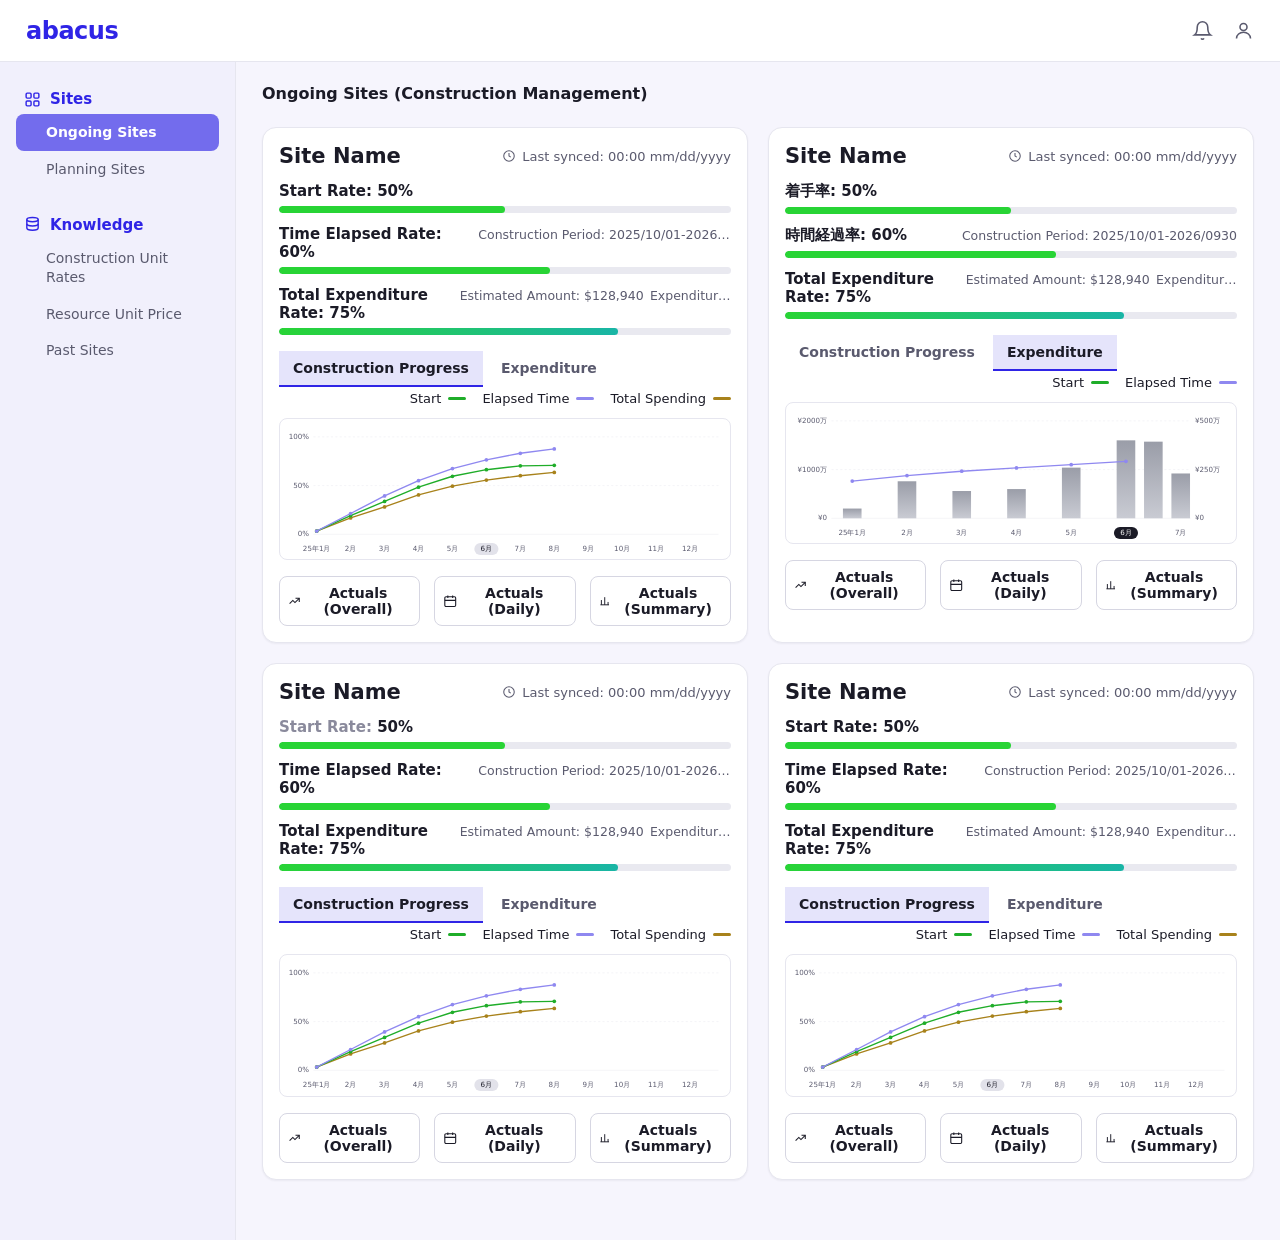
==== commit 5cd95031: "Fix formatting issues in index.html" ====
--- a/index.html
+++ b/index.html
@@ -3,9 +3,9 @@
 <head>
 <meta charset="UTF-8" />
 <meta name="viewport" content="width=device-width, initial-scale=1.0" />
-<title>Abacus · Construction Unit Rates</title>
+<title>Abacus · Ongoing Sites (Construction Management)</title>
 <style>
-  /* ---------- Design tokens ---------- */
+  /* ---------- Design tokens (shared with cur.html) ---------- */
   :root{
     --white:#FFFFFF;
     --black:#000000;
@@ -19,26 +19,12 @@
     --indigo-700:#140A94;
     --indigo-800:#0D0765;
     --indigo-900:#07043C;
-    --green-50:#EAFBEB;
-    --green-100:#D0F6D3;
-    --green-200:#A8F0AD;
-    --green-300:#78E880;
-    --green-400:#54635F;
     --green-500:#28D435;
     --green-600:#1FAD29;
-    --green-700:#167E1E;
-    --green-800:#0D5E13;
-    --green-900:#0A330D;
-    --red-50:#FDE8E9;
-    --red-100:#F9C9CB;
-    --red-200:#F5A9AD;
-    --red-300:#F18A8F;
-    --red-400:#ED6B71;
-    --red-500:#E94C53;
-    --red-600:#C53F46;
-    --red-700:#A13239;
-    --red-800:#7E252C;
-    --red-900:#5A181E;
+    --teal-500:#19B5A6;
+    --gold-600:#A8821B;
+    --orange-600:#D98A00;
+    --purple-400:#8F88F0;
 
     --bg-app:#F6F5FD;
     --bg-side:#F1F0FC;
@@ -47,29 +33,14 @@
     --text:#1B1B27;
     --text-soft:#5A5A6E;
     --text-mute:#8A8A9C;
-    --chip-bg:#F1F1F5;
-    --chip-text:#3A3A4A;
-    --danger:#D8202B;
-    --danger-bg:#FDECEC;
-    --warn-bg:#FFF8E6;
-    --warn-line:#F2C94C;
-    --radius:12px;
+    --radius:14px;
     --shadow-card:0 1px 2px rgba(16,16,40,.05);
-    --shadow-card-hover:0 6px 18px rgba(45,36,150,.14);
-    --shadow-drawer:-18px 0 48px rgba(13,7,101,.16);
-    --shadow-modal:0 24px 64px rgba(7,4,60,.28);
     --font:"Inter","Helvetica Neue","Hiragino Sans","Yu Gothic UI",system-ui,-apple-system,sans-serif;
   }
 
   *{box-sizing:border-box;}
   html,body{height:100%;}
-  body{
-    margin:0;
-    font-family:var(--font);
-    color:var(--text);
-    background:var(--bg-app);
-    -webkit-font-smoothing:antialiased;
-  }
+  body{margin:0;font-family:var(--font);color:var(--text);background:var(--bg-app);-webkit-font-smoothing:antialiased;}
   button{font-family:inherit;cursor:pointer;}
 
   /* ---------- App shell ---------- */
@@ -78,13 +49,13 @@
     padding:0 26px;background:var(--white);border-bottom:1px solid var(--line);
     position:sticky;top:0;z-index:30;
   }
+  .appbar .logo a{text-decoration: none;color: var(--indigo-500);}
   .appbar .logo{font-size:24px;font-weight:800;letter-spacing:-.5px;}
   .appbar-actions{display:flex;align-items:center;gap:20px;}
   .appbar-actions svg{width:21px;height:21px;color:var(--text-soft);}
 
   .app{display:flex;min-height:calc(100vh - 62px);}
 
-  /* Sidebar */
   .sidebar{
     width:236px;flex:0 0 236px;
     background:var(--bg-side);
@@ -100,350 +71,77 @@
   .nav-head svg{width:17px;height:17px;}
   .nav-item{
     display:block;padding:9px 12px 9px 30px;
-    color:var(--text-soft);font-size:14px;border-radius:9px;
+    color:var(--text-soft);font-size:14px;border-radius:8px;
     text-decoration:none;line-height:1.35;cursor:pointer;
   }
   .nav-item:hover{background:#EAE9FA;}
   .nav-item.active{
-    background:var(--indigo-50);color:var(--indigo-700);font-weight:600;
-    box-shadow:inset 0 0 0 1px rgba(115,108,237,.25);
-  }
-
-  /* Main */
+    background:var(--indigo-300);color:var(--white);font-weight:700;
+  }
+
   .main{flex:1;min-width:0;display:flex;flex-direction:column;}
-  .content{padding:26px 30px 60px;}
-  .page-head{display:flex;align-items:center;justify-content:space-between;margin-bottom:22px;}
-  .page-title{font-size:21px;font-weight:700;color:var(--indigo-700);margin:0;}
-  .btn-primary{
-    background:var(--indigo-500);color:#fff;border:none;border-radius:10px;
-    padding:11px 18px;font-size:14px;font-weight:600;
-  }
-  .btn-primary:hover{background:var(--indigo-600);}
-
-  .filters{display:flex;gap:14px;margin-bottom:20px;}
-  .filter{
-    display:flex;align-items:center;gap:8px;
-    background:var(--white);border:1px solid var(--line-strong);border-radius:9px;
-    padding:8px 14px;font-size:14px;color:var(--text);font-weight:600;
-  }
-  .filter svg{width:13px;height:13px;color:var(--text-soft);}
-
-  /* Card grid */
-  .grid{display:grid;grid-template-columns:repeat(4,minmax(0,1fr));gap:12px;width:100%;}
-
-  .card{
+  .content{padding:22px 26px 60px;}
+  .page-title{font-size:16px;font-weight:600;color:var(--text);margin:0 0 24px;}
+
+  /* ---------- Site cards ---------- */
+  .cards{display:grid;grid-template-columns:repeat(2,minmax(0,1fr));gap:20px;}
+  @media(max-width:1100px){.cards{grid-template-columns:1fr;}}
+  .site-card{
     background:var(--white);border:1px solid var(--line);border-radius:var(--radius);
-    padding:16px 18px 18px;box-shadow:var(--shadow-card);cursor:pointer;
-    transition:box-shadow .16s ease,transform .16s ease,border-color .16s ease;
-    position:relative;min-width:0;
-  }
-  .card:hover{box-shadow:var(--shadow-card-hover);transform:translateY(-2px);border-color:var(--indigo-100);}
-  .card-top{display:flex;align-items:flex-start;justify-content:space-between;margin-bottom:12px;}
-  .card-name{color:var(--indigo-500);font-weight:700;font-size:16px;}
-  .usage{font-size:12px;color:var(--text-soft);}
-  .usage b{color:var(--text);font-size:13px;}
-  .card-figures{display:flex;align-items:baseline;justify-content:space-between;margin-bottom:12px;}
-  .price{font-size:22px;font-weight:800;letter-spacing:-.5px;}
-  .price sup{font-size:.6em;}
-  .rate{font-size:18px;font-weight:700;}
-  .rate sup{font-size:.6em;}
-  .tags{display:flex;flex-wrap:wrap;gap:6px;margin-bottom:12px;}
-  .tag{
-    background:var(--chip-bg);color:var(--chip-text);border:1px solid #E4E4EC;
-    border-radius:6px;padding:3px 9px;font-size:12px;line-height:1.4;
-  }
-  .resources{font-size:13px;color:var(--text-soft);line-height:1.6;margin-bottom:14px;}
-  .res-sep{color:var(--line-strong);margin:0 6px;}
-  .card-memo{
-    font-size:13px;color:var(--text-mute);border-top:1px solid var(--line);
-    padding-top:11px;white-space:nowrap;overflow:hidden;text-overflow:ellipsis;
-  }
-  .card-name-container{display: flex;flex-direction: column; gap: 4px;}
-  .badge-sim{
-    display:inline-flex;align-items:center;gap:5px;
-    background:var(--green-50);color:var(--green-700);
-    font-size:10px;font-weight:600;border-radius:999px;
-    padding:4px 8px; height:auto;
-  }
-  .badge-sim::before{content:"";width:6px;height:6px;border-radius:50%;background:var(--green-700);}
-
-  /* ---------- Drawer ---------- */
-  .scrim{
-    position:fixed;inset:0;background:rgba(15,12,45,.34);
-    opacity:0;visibility:hidden;transition:opacity .2s ease;z-index:40;
-  }
-  .scrim.show{opacity:1;visibility:visible;}
-
-  .drawer{
-    position:fixed;top:0;right:0;height:100vh;min-height:100vh;width:460px;max-width:94vw;
-    background:var(--white);box-shadow:var(--shadow-drawer);z-index:50;
-    transform:translateX(100%);transition:transform .26s cubic-bezier(.4,0,.2,1);
-    display:flex;flex-direction:column;
-  }
-  .drawer.show{transform:translateX(0);}
-  /* the dynamic content wrapper must itself be the flex column so the body can scroll */
-  #drawerContent{display:flex;flex-direction:column;flex:1;min-height:0;}
-  .drawer-head{
-    display:flex;align-items:flex-start;justify-content:space-between;
-    padding:20px 22px 14px;border-bottom:1px solid var(--line);
-  }
-  .drawer-title{font-size:18px;font-weight:700;margin:0;}
-  .drawer-sub{font-size:12px;color:var(--text-mute);margin-top:3px;}
-  .icon-btn{
-    background:none;border:none;color:var(--text-soft);padding:6px;border-radius:8px;
-    display:inline-flex;align-items:center;justify-content:center;
-  }
-  .icon-btn:hover{background:#F0EFFB;color:var(--indigo-600);}
-  .icon-btn svg{width:18px;height:18px;}
-  .drawer-body{padding:20px 22px;overflow-y:auto;flex:1;min-height:0;}
-  .drawer-foot{
-    display:flex;align-items:center;gap:12px;
-    padding:16px 22px;border-top:1px solid var(--line);background:var(--white);
-  }
-  .drawer-foot .spacer{flex:1;}
-
-  .btn-text{background:none;border:none;color:var(--indigo-500);font-size:14px;font-weight:600;padding:10px 6px;border-radius:8px;}
-  .btn-text:hover{background:#F0EFFB;}
-  .btn-outline{
-    background:#fff;border:1.5px solid var(--indigo-300);color:var(--indigo-600);
-    border-radius:9px;padding:10px 16px;font-size:14px;font-weight:600;
-  }
-  .btn-outline:hover{background:#F4F3FE;}
-
-  /* Details drawer pieces */
-  .pkg-row{display:flex;align-items:center;gap:10px;margin-bottom:12px;flex-wrap:wrap;}
-  .pkg-name{font-size:17px;font-weight:700;}
-  .pill-usage{background:var(--indigo-50);color:var(--indigo-700);font-size:12px;font-weight:600;padding:4px 8px;border-radius:999px;}
-  .detail-figures{display:flex;align-items:baseline;gap:18px;color:var(--indigo-500);margin-bottom:12px;}
-  .detail-figures .big{font-size:23px;font-weight:800;}
-  .detail-figures .big sup{font-size:.55em;}
-  .section-label{font-size:14px;font-weight:700;margin:22px 0 10px;}
-  .section-label .muted{font-weight:400;color:var(--text-mute);font-size:12px;margin-left:6px;}
-  .res-btn{
-    display:block;text-align:center;
-    background:#fff;border:1.5px solid var(--line-strong);border-radius:10px;
-    padding:11px;font-size:14px;font-weight:600;color:var(--text);margin:16px auto;
-  }
-  .res-btn:hover{border-color:var(--indigo-300);color:var(--indigo-600);}
-
-  .hist{padding:12px 0;border-bottom:1px solid var(--line);}
-  .hist-top{display:flex;justify-content:space-between;align-items:baseline;}
-  .hist-name{font-weight:700;font-size:14px;}
-  .hist-figs{color:var(--text);font-weight:700;font-size:13px;}
-  .hist-figs span{color:var(--indigo-500);}
-  .hist-meta{font-size:12px;color:var(--text-mute);margin-top:4px;line-height:1.5;}
-  .center{text-align:center;}
-
-  .vr-row{display:flex;justify-content:space-between;font-size:13px;padding:6px 0;color:var(--text-soft);}
-  .vr-row b{color:var(--text);}
-  .memo-box{
-    background:#FAFAFD;border:1px solid var(--line);border-radius:10px;
-    padding:12px 14px;font-size:13px;color:var(--text-soft);line-height:1.6;margin-top:8px;
-  }
-
-  /* Forms (edit) */
-  .field{margin-bottom:18px;}
-  .field label{display:block;font-size:14px;font-weight:600;margin-bottom:7px;}
-  .field label .jp{color:var(--text-mute);font-weight:400;}
-  .input-wrap{position:relative;}
-  .input{
-    width:100%;border:1.5px solid var(--line-strong);border-radius:10px;
-    padding:12px 38px 12px 14px;font-size:15px;color:var(--text);background:#fff;
-    font-family:inherit;
-  }
-  .input:focus{outline:none;border-color:var(--indigo-400);box-shadow:0 0 0 3px rgba(81,72,234,.14);}
-  .input.select{appearance:none;background:#F3F3F7;cursor:pointer;}
-  textarea.input{resize:vertical;min-height:96px;padding-right:14px;line-height:1.55;}
-  .input-icon{
-    position:absolute;right:12px;top:50%;transform:translateY(-50%);
-    color:var(--text-mute);display:flex;pointer-events:none;
-  }
-  .input-icon svg{width:16px;height:16px;}
-  .clear-btn{position:absolute;right:10px;top:50%;transform:translateY(-50%);background:none;border:none;color:var(--text-mute);padding:4px;border-radius:50%;display:flex;}
-  .clear-btn:hover{color:var(--text);background:#EEE;}
-
-  .form-card{border:1px solid var(--line);border-radius:14px;padding:18px;margin-bottom:18px;}
-  .form-section-title{font-size:15px;font-weight:700;margin:0 0 14px;}
-  .form-section-title.mt{margin-top:8px;}
-  .group-label{font-size:14px;font-weight:600;margin:4px 0 8px;}
-  .ro-tags{display:flex;flex-wrap:wrap;gap:8px;margin-bottom:16px;}
-  .ro-tag{background:var(--chip-bg);border:1px solid #E4E4EC;border-radius:7px;padding:7px 12px;font-size:13px;color:var(--chip-text);}
-  .ro-tag.locked{padding-right:30px;position:relative;}
-  .ro-tag.locked::after{
-    content:"";position:absolute;right:9px;top:50%;transform:translateY(-50%);
-    width:12px;height:12px;background:no-repeat center/contain;
-    background-image:url("data:image/svg+xml,%3Csvg xmlns='http://www.w3.org/2000/svg' viewBox='0 0 24 24' fill='%238A8A9C'%3E%3Cpath d='M12 1a5 5 0 00-5 5v3H6a2 2 0 00-2 2v9a2 2 0 002 2h12a2 2 0 002-2v-9a2 2 0 00-2-2h-1V6a5 5 0 00-5-5zm3 8H9V6a3 3 0 016 0v3z'/%3E%3C/svg%3E");
-  }
-  .divider{height:1px;background:var(--line);margin:18px 0;}
-  .warn-box{
-    background:var(--warn-bg);border:1px solid var(--warn-line);border-radius:10px;
-    padding:13px 15px;font-size:13px;color:#6B5300;line-height:1.6;margin-bottom:8px;
-  }
-
-  /* Removable condition chips (full edit) */
-  .chips-rm{display:flex;flex-wrap:wrap;gap:8px;margin-bottom:16px;}
-  .chip-rm{
-    display:inline-flex;align-items:center;gap:8px;
-    background:var(--chip-bg);border:1px solid #E4E4EC;border-radius:7px;
-    padding:7px 10px 7px 12px;font-size:13px;color:var(--chip-text);
-  }
-  .chip-rm button{background:none;border:none;cursor:pointer;color:var(--text-mute);display:flex;padding:0;}
-  .chip-rm button:hover{color:var(--text);}
-  .chip-rm svg{width:13px;height:13px;}
-
-  /* Resources table (full edit) */
-  .res-table{
-    width:100%;border-collapse:collapse;font-size:13px;
-    border:1px solid var(--line-strong);border-radius:10px;overflow:hidden;margin-bottom:6px;
-  }
-  .res-table th{
-    background:#F6F6FA;text-align:left;font-weight:700;color:var(--text);
-    padding:11px 12px;border-bottom:1px solid var(--line-strong);
-  }
-  .res-table td{padding:7px 12px;border-bottom:1px solid var(--line);vertical-align:middle;color:var(--text);}
-  .res-table tr:last-child td{border-bottom:none;}
-  .res-table .rm{width:40px;text-align:center;padding-left:10px;padding-right:0;}
-  .res-table .rm button{background:none;border:none;cursor:pointer;color:var(--text-mute);display:inline-flex;}
-  .res-table .rm button:hover{color:var(--danger);}
-  .res-table .rm svg{width:17px;height:17px;}
-  .res-cell-input{
-    width:100%;border:1.5px solid transparent;border-radius:6px;
-    padding:6px 8px;font-size:13px;font-family:inherit;background:transparent;color:var(--text);
-  }
-  .res-cell-input:focus{outline:none;border-color:var(--indigo-400);background:#fff;box-shadow:0 0 0 3px rgba(81,72,234,.12);}
-  .res-cell-input.muted::placeholder{color:var(--text-mute);}
-
-  /* Locked condition chip (simulation-dependent, e.g. Soil Type) */
-  .chip-lock{
-    display:inline-flex;align-items:center;gap:7px;
-    background:var(--chip-bg);border:1px solid #E4E4EC;border-radius:7px;
-    padding:7px 12px;font-size:13px;color:var(--chip-text);
-  }
-  .chip-lock svg{width:13px;height:13px;color:var(--text-soft);}
-
-  /* Add Conditions button */
-  .btn-add-cond{
-    display:inline-flex;align-items:center;gap:8px;
-    background:#fff;border:1.5px solid var(--line-strong);border-radius:10px;
-    padding:10px 16px;font-size:14px;font-weight:600;color:var(--text);
-    margin-bottom:4px;
-  }
-  .btn-add-cond:hover{border-color:var(--indigo-300);color:var(--indigo-600);}
-  .btn-add-cond svg{width:15px;height:15px;}
-
-  /* Add-resource row inside table */
-  .res-add-row td{padding:11px 12px;}
-  .res-add{
-    display:inline-flex;align-items:center;gap:8px;background:none;border:none;
-    color:var(--indigo-500);font-size:14px;font-weight:600;padding:0;
-  }
-  .res-add:hover{color:var(--indigo-700);}
-  .res-add svg{width:15px;height:15px;}
-
-  /* Computed unit rate display */
-  .rate-display{
-    display:flex;align-items:center;gap:12px;
-    background:#F3F3F7;border-radius:10px;padding:13px 16px;font-size:15px;color:var(--text);
-  }
-  .rate-display .val{flex:1;}
-  .badge-calc{
-    background:var(--green-50);color:var(--green-800);
-    font-size:12px;font-weight:700;border-radius:6px;padding:4px 10px;
-  }
-  .link-override{
-    display:inline-flex;align-items:center;gap:6px;background:none;border:none;
-    color:var(--indigo-500);font-size:13px;font-weight:600;padding:0;
-  }
-  .link-override:hover{color:var(--indigo-700);text-decoration:underline;}
-  .link-override svg{width:14px;height:14px;}
-
-  /* Work Type combobox: free text input + chevron segment + option list */
-  .combo{position:relative;}
-  .combo .input{padding-right:54px;}
-  .combo-toggle{
-    position:absolute;right:1.5px;top:1.5px;bottom:1.5px;width:44px;
-    background:none;border:none;border-left:1.5px solid var(--line-strong);
-    border-radius:0 9px 9px 0;display:flex;align-items:center;justify-content:center;
-    color:var(--indigo-500);
-  }
-  .combo-toggle:hover{background:#F4F3FE;}
-  .combo-toggle svg{width:15px;height:15px;}
-  .combo.open .combo-toggle svg{transform:rotate(180deg);}
-  .combo-list{
-    position:absolute;left:0;right:0;top:calc(100% + 6px);
-    background:#fff;border:1px solid var(--line);border-radius:10px;
-    box-shadow:0 10px 30px rgba(13,7,101,.16);padding:6px;z-index:70;display:none;
-    max-height:220px;overflow-y:auto;
-  }
-  .combo.open .combo-list{display:block;}
-  .combo-opt{
-    display:block;width:100%;text-align:left;background:none;border:none;
-    padding:10px 12px;font-size:14px;border-radius:7px;color:var(--text);
-  }
-  .combo-opt:hover{background:#F4F3FE;}
-  .combo-opt.selected{background:var(--indigo-50);color:var(--indigo-700);font-weight:600;}
-
-  /* More actions menu */
-  .menu{
-    position:absolute;top:48px;right:18px;background:#fff;border:1px solid var(--line);
-    border-radius:10px;box-shadow:0 10px 30px rgba(13,7,101,.18);padding:6px;
-    min-width:150px;z-index:60;display:none;
-  }
-  .menu.show{display:block;}
-  .menu button{
-    display:flex;align-items:center;gap:9px;width:100%;text-align:left;
-    background:none;border:none;padding:10px 12px;font-size:14px;border-radius:7px;color:var(--text);
-  }
-  .menu button:hover{background:#F4F3FE;}
-  .menu button.danger{color:var(--danger);}
-  .menu button.danger:hover{background:var(--danger-bg);}
-  .menu button svg{width:16px;height:16px;}
-  .menu button[disabled]{color:var(--text-mute);cursor:not-allowed;}
-  .menu button[disabled]:hover{background:none;}
-  .menu-note{font-size:11px;color:var(--text-mute);padding:2px 12px 8px;line-height:1.4;}
-
-  /* Modal */
-  .modal-scrim{
-    position:fixed;inset:0;background:rgba(15,12,45,.45);
-    display:none;align-items:center;justify-content:center;z-index:80;padding:20px;
-  }
-  .modal-scrim.show{display:flex;}
-  .modal{
-    background:#fff;border-radius:16px;box-shadow:var(--shadow-modal);
-    width:520px;max-width:100%;padding:26px 28px 28px;
-    animation:pop .18s ease;
-  }
-  @keyframes pop{from{transform:scale(.96);opacity:0;}to{transform:scale(1);opacity:1;}}
-  .modal-head{display:flex;align-items:flex-start;justify-content:space-between;margin-bottom:14px;}
-  .modal-title{font-size:22px;font-weight:800;margin:0;}
-  .modal-body{
-    border:1px solid var(--line);border-radius:12px;padding:30px 22px;
-    text-align:center;color:var(--text-soft);font-size:15px;line-height:1.7;
-  }
-  .modal-actions{display:flex;justify-content:center;gap:14px;margin-top:24px;}
-  .btn-cancel{background:#fff;border:1.5px solid var(--line-strong);border-radius:10px;padding:11px 26px;font-size:15px;font-weight:600;color:var(--text);}
-  .btn-cancel:hover{background:#F4F4F8;}
-  .btn-confirm{background:var(--indigo-500);color:#fff;border:none;border-radius:10px;padding:11px 28px;font-size:15px;font-weight:700;}
-  .btn-confirm:hover{background:var(--indigo-600);}
-  .btn-danger{background:var(--danger);color:#fff;border:none;border-radius:10px;padding:11px 28px;font-size:15px;font-weight:700;}
-  .btn-danger:hover{background:#B81820;}
-
-  /* toast */
-  .toast{
-    position:fixed;bottom:26px;left:50%;transform:translateX(-50%) translateY(20px);
-    background:var(--indigo-700);color:#fff;padding:12px 20px;border-radius:10px;
-    font-size:14px;font-weight:600;box-shadow:0 10px 30px rgba(7,4,60,.35);
-    opacity:0;visibility:hidden;transition:all .25s ease;z-index:90;
-  }
-  .toast.show{opacity:1;visibility:visible;transform:translateX(-50%) translateY(0);}
-
-  .hidden{display:none !important;}
+    padding:16px;box-shadow:var(--shadow-card);min-width:0;
+  }
+  .site-card:hover{border:1px solid var(--indigo-100);}
+  .sc-head{display:flex;align-items:center;justify-content:space-between;gap:12px;margin-bottom:14px;}
+  .sc-name{font-size:21px;font-weight:800;}
+  .sc-meta{display:flex;align-items:center;gap:14px;font-size:13px;color:var(--text-soft);white-space:nowrap;}
+  .sc-meta .updated{display:inline-flex;align-items:center;gap:6px;}
+  .sc-meta svg{width:14px;height:14px;}
+  .status{font-weight:700;font-size:13px;}
+  .status.syncing{color:var(--orange-600);}
+  .status.auto{color:var(--indigo-500);}
+
+  .metric{margin-bottom:12px;}
+  .metric-row{display:flex;align-items:baseline;justify-content:space-between;gap:12px;margin-bottom:6px;}
+  .metric-label{font-size:15px;font-weight:700;}
+  .metric-label.dim{color:var(--text-mute);}
+  .metric-label.dim b{color:var(--text);}
+  .metric-side{font-size:12.5px;color:var(--text-soft);white-space:nowrap;overflow:hidden;text-overflow:ellipsis;}
+  .track{height:7px;background:#E9E9F0;border-radius:999px;overflow:hidden;}
+  .fill{height:100%;border-radius:999px;background:var(--green-500);}
+  .fill.grad{background:linear-gradient(90deg,var(--green-500),var(--teal-500));}
+
+  /* tabs + legend */
+  .sc-tabs{display:flex;align-items:center;gap:4px;margin:16px 0 12px;flex-wrap:wrap;}
+  .tab{
+    background:none;border:none;font-size:14px;font-weight:600;color:var(--text-soft);
+    padding:9px 14px;border-bottom:2.5px solid transparent;
+  }
+  .tab.active{
+    background:var(--indigo-50);color:var(--text);font-weight:700;
+    border-bottom-color:var(--indigo-500);
+  }
+  .legend{margin-left:auto;display:flex;align-items:center;gap:16px;font-size:13px;color:var(--text);}
+  .legend span{display:inline-flex;align-items:center;gap:7px;}
+  .legend i{display:inline-block;width:18px;height:3px;border-radius:2px;}
+
+  .chart{border:1px solid var(--line);border-radius:8px;padding:8px 6px 2px;}
+  .chart svg{display:block;width:100%;height:auto;}
+
+  .sc-foot{display:flex;gap:14px;margin-top:16px;}
+  .sc-foot button{
+    flex:1;display:inline-flex;align-items:center;justify-content:center;gap:4px;
+    background:var(--white);border:1.5px solid var(--line-strong);border-radius:8px;
+    padding:8px;font-size:14px;font-weight:600;color:var(--text);
+  }
+  .sc-foot button:hover{border-color:var(--indigo-300);color:var(--indigo-600);}
+  .sc-foot svg{width:16px;height:16px;}
 </style>
+<link rel="stylesheet" href="buttons.css" />
 </head>
 <body>
 <!-- Full-width app header -->
 <header class="appbar">
-  <div class="logo">abacus</div>
+  <div class="logo"><a href="index.html">abacus</a></div>
   <div class="appbar-actions">
     <svg viewBox="0 0 24 24" fill="none" stroke="currentColor" stroke-width="1.8"><path d="M18 8a6 6 0 10-12 0c0 7-3 9-3 9h18s-3-2-3-9"/><path d="M13.7 21a2 2 0 01-3.4 0"/></svg>
     <svg viewBox="0 0 24 24" fill="none" stroke="currentColor" stroke-width="1.8"><circle cx="12" cy="8" r="4"/><path d="M4 21c0-4 3.6-7 8-7s8 3 8 7"/></svg>
@@ -458,15 +156,15 @@
         <svg viewBox="0 0 24 24" fill="none" stroke="currentColor" stroke-width="2"><rect x="3" y="3" width="7" height="7" rx="1.5"/><rect x="14" y="3" width="7" height="7" rx="1.5"/><rect x="3" y="14" width="7" height="7" rx="1.5"/><rect x="14" y="14" width="7" height="7" rx="1.5"/></svg>
         Sites
       </div>
-      <a class="nav-item">Ongoing Sites</a>
-      <a class="nav-item">Bidding Sites</a>
+      <a href="index.html" class="nav-item active">Ongoing Sites</a>
+      <a href="PlanningSitelist.html" class="nav-item">Planning Sites</a>
     </div>
     <div class="nav-group">
       <div class="nav-head">
         <svg viewBox="0 0 24 24" fill="none" stroke="currentColor" stroke-width="2"><ellipse cx="12" cy="5" rx="8" ry="3"/><path d="M4 5v6c0 1.7 3.6 3 8 3s8-1.3 8-3V5"/><path d="M4 11v6c0 1.7 3.6 3 8 3s8-1.3 8-3v-6"/></svg>
         Knowledge
       </div>
-      <a class="nav-item active">Construction Unit Rates</a>
+      <a href="cur.html" class="nav-item">Construction Unit Rates</a>
       <a class="nav-item">Resource Unit Price</a>
       <a class="nav-item">Past Sites</a>
     </div>
@@ -475,661 +173,158 @@
   <!-- Main -->
   <div class="main">
     <main class="content">
-      <div class="page-head">
-        <h1 class="page-title">Construction Unit Rates</h1>
-        <button class="btn-primary" id="newBtn">New Construction Unit Rate</button>
-      </div>
-      <div class="filters">
-        <div class="filter">Work Type
-          <svg viewBox="0 0 24 24" fill="none" stroke="currentColor" stroke-width="3"><path d="M6 9l6 6 6-6"/></svg>
-        </div>
-        <div class="filter">Soil Type
-          <svg viewBox="0 0 24 24" fill="none" stroke="currentColor" stroke-width="3"><path d="M6 9l6 6 6-6"/></svg>
-        </div>
-      </div>
-      <div class="grid" id="cardGrid"></div>
+      <h1 class="page-title">Ongoing Sites (Construction Management)</h1>
+      <div class="cards" id="cards"></div>
     </main>
   </div>
 </div>
 
-<!-- Drawer -->
-<div class="scrim" id="scrim"></div>
-<aside class="drawer" id="drawer" aria-hidden="true">
-  <div id="drawerContent"></div>
-</aside>
-
-<!-- Modals -->
-<div class="modal-scrim" id="modalScrim">
-  <div class="modal" id="modalBox"></div>
-</div>
-
-<!-- Toast -->
-<div class="toast" id="toast"></div>
-
 <script>
-/* =====================================================================
-   DATA
-===================================================================== */
-const SVG = {
-  edit:'<svg viewBox="0 0 24 24" fill="none" stroke="currentColor" stroke-width="1.8"><path d="M12 20h9"/><path d="M16.5 3.5a2.1 2.1 0 013 3L7 19l-4 1 1-4 12.5-12.5z"/></svg>',
-  dots:'<svg viewBox="0 0 24 24" fill="currentColor"><circle cx="12" cy="5" r="2"/><circle cx="12" cy="12" r="2"/><circle cx="12" cy="19" r="2"/></svg>',
-  close:'<svg viewBox="0 0 24 24" fill="none" stroke="currentColor" stroke-width="2"><path d="M18 6L6 18M6 6l12 12"/></svg>',
-  copy:'<svg viewBox="0 0 24 24" fill="none" stroke="currentColor" stroke-width="1.8"><rect x="9" y="9" width="12" height="12" rx="2"/><path d="M5 15H4a2 2 0 01-2-2V4a2 2 0 012-2h9a2 2 0 012 2v1"/></svg>',
-  trash:'<svg viewBox="0 0 24 24" fill="none" stroke="currentColor" stroke-width="1.8"><path d="M3 6h18M8 6V4a2 2 0 012-2h4a2 2 0 012 2v2m2 0v14a2 2 0 01-2 2H7a2 2 0 01-2-2V6"/></svg>',
-  x:'<svg viewBox="0 0 24 24" fill="none" stroke="currentColor" stroke-width="2"><circle cx="12" cy="12" r="10"/><path d="M15 9l-6 6M9 9l6 6"/></svg>',
-  lock:'<svg viewBox="0 0 24 24" fill="currentColor" style="width:13px;height:13px;"><path d="M12 1a5 5 0 00-5 5v3H6a2 2 0 00-2 2v9a2 2 0 002 2h12a2 2 0 002-2v-9a2 2 0 00-2-2h-1V6a5 5 0 00-5-5zm3 8H9V6a3 3 0 016 0v3z"/></svg>'
+const ICON = {
+  clock:'<svg viewBox="0 0 24 24" fill="none" stroke="currentColor" stroke-width="1.8"><circle cx="12" cy="12" r="9"/><path d="M12 7v5l3 2"/></svg>',
+  trend:'<svg viewBox="0 0 24 24" fill="none" stroke="currentColor" stroke-width="2"><path d="M3 17l6-6 4 4 8-8"/><path d="M14 7h7v7"/></svg>',
+  cal:'<svg viewBox="0 0 24 24" fill="none" stroke="currentColor" stroke-width="1.8"><rect x="3" y="5" width="18" height="16" rx="2"/><path d="M16 3v4M8 3v4M3 11h18"/></svg>',
+  bars:'<svg viewBox="0 0 24 24" fill="none" stroke="currentColor" stroke-width="2"><path d="M5 20V10M12 20V4M19 20v-6"/><path d="M3 20h18"/></svg>'
 };
 
-let CURS = [
-  {
-    id:'pkg-001', name:'Package_001', work:'盛土工', usage:30, rate:26, prod:650,
-    conditions:['照土工','地盤条件','気温','高低差10m'],
-    resources:[{n:'Shovel',q:1},{n:'Backhoe',q:2},{n:'Operator',q:12},{n:'bulldozer',q:2}],
-    resShort:'Shovel ① | Dump Truck ② | Operator ③ | Bulldozer ①',
-    memo:'Lorem ipsum dolor sit amet, consectetur adipiscing elit. Sed euismod, urna at elementum tempus, magna lorem tincidunt dolor, sed aliquam lectus augue vitae mauris.',
-    halUnit:'Narrow', halAmount:'Moderate', usedBySim:true,
-    history:[
-      {site:'Site A',rate:10,prod:650,period:'2026/01/10〜2026/04/20',days:45,detail:'盛土工, XXXX, XXX',res:'Shovel(3), Dump(2)'},
-      {site:'Site B',rate:15,prod:700,period:'2026/01/10〜2026/04/20',days:35,detail:'盛土工, XXXX, XXX',res:'Shovel(3), Bulldozer(1), Dump(2)'},
-      {site:'Site C',rate:26,prod:800,period:'2026/01/10〜2026/04/20',days:30,detail:'盛土工, XXXX, XXX',res:'Shovel(3), Bulldozer(1), Dump(2)'}
-    ]
-  },
-  {
-    id:'pkg-002', name:'Package_002', work:'掘削工', usage:18, rate:26, prod:650,
-    conditions:['照土工','Ground Type','Temp','高低差10m'],
-    resources:[{n:'Shovel',q:2},{n:'Dump Truck',q:2},{n:'Operator',q:3},{n:'Bulldozer',q:1}],
-    resShort:'Shovel ② | Dump Truck ② | Operator ③ | Bulldozer ①',
-    memo:'Lorem ipsum dolor sit amet, consectetur adipiscing elit. Sed euismod tempus.',
-    halUnit:'Moderate', halAmount:'Wide', usedBySim:false,
-    history:[
-      {site:'Site D',rate:22,prod:600,period:'2025/09/01〜2025/12/10',days:40,detail:'掘削工, XXXX',res:'Shovel(2), Dump(2)'}
-    ]
-  }
+/* ---------- chart builders (static prototype data) ---------- */
+const MONTHS = ['25年1月','2月','3月','4月','5月','6月','7月','8月','9月','10月','11月','12月'];
+
+function lineChart(){
+  // plot area: x 56..780, y 18..196 (0% bottom .. 100% top)
+  const xs = i => 56 + i * 62;
+  const pts = {
+    purple:[190,158,126,98,76,60,48,40],
+    green: [190,162,136,110,90,78,71,70],
+    gold:  [190,166,146,124,108,97,89,83]
+  };
+  const poly = (arr,color)=>`
+    <polyline points="${arr.map((y,i)=>`${xs(i)},${y}`).join(' ')}" fill="none" stroke="${color}" stroke-width="2.5" stroke-linejoin="round"/>
+    ${arr.map((y,i)=>`<circle cx="${xs(i)}" cy="${y}" r="3.4" fill="${color}"/>`).join('')}`;
+  return `
+  <svg viewBox="0 0 800 238" xmlns="http://www.w3.org/2000/svg">
+    ${[196,107,18].map(y=>`<line x1="50" y1="${y}" x2="790" y2="${y}" stroke="#ECECF2" stroke-dasharray="${y===196?'none':'4 4'}"/>`).join('')}
+    <text x="42" y="22" font-size="13" fill="#5A5A6E" text-anchor="end">100%</text>
+    <text x="42" y="111" font-size="13" fill="#5A5A6E" text-anchor="end">50%</text>
+    <text x="42" y="200" font-size="13" fill="#5A5A6E" text-anchor="end">0%</text>
+    ${poly(pts.gold,'var(--gold-600)')}
+    ${poly(pts.green,'var(--green-600)')}
+    ${poly(pts.purple,'var(--purple-400)')}
+    ${MONTHS.map((m,i)=>{
+      const x = xs(i);
+      if(m==='6月') return `<rect x="${x-22}" y="212" width="44" height="22" rx="11" fill="#E2E2EA"/><text x="${x}" y="227" font-size="13" fill="#1B1B27" text-anchor="middle">6月</text>`;
+      return `<text x="${x}" y="227" font-size="13" fill="#5A5A6E" text-anchor="middle">${m}</text>`;
+    }).join('')}
+  </svg>`;
+}
+
+function barChart(){
+  // 7 months, dual axis; plot area x 80..720, y 18..196
+  const months = ['25年1月','2月','3月','4月','5月','6月','7月'];
+  const xs = i => 110 + i * 100;
+  const bars = [10,38,28,30,52,80,46]; // % heights; plus tall final bar
+  const line = [128,118,110,104,98,92];
+  return `
+  <svg viewBox="0 0 800 238" xmlns="http://www.w3.org/2000/svg">
+    ${[196,107,18].map(y=>`<line x1="72" y1="${y}" x2="728" y2="${y}" stroke="#ECECF2" stroke-dasharray="${y===196?'none':'4 4'}"/>`).join('')}
+    <text x="64" y="22" font-size="13" fill="#5A5A6E" text-anchor="end">¥2000万</text>
+    <text x="64" y="111" font-size="13" fill="#5A5A6E" text-anchor="end">¥1000万</text>
+    <text x="64" y="200" font-size="13" fill="#5A5A6E" text-anchor="end">¥0</text>
+    <text x="736" y="22" font-size="13" fill="#5A5A6E">¥500万</text>
+    <text x="736" y="111" font-size="13" fill="#5A5A6E">¥250万</text>
+    <text x="736" y="200" font-size="13" fill="#5A5A6E">¥0</text>
+    <defs>
+      <linearGradient id="barG" x1="0" y1="0" x2="0" y2="1">
+        <stop offset="0" stop-color="#9A9DA8"/><stop offset="1" stop-color="#C9CBD3"/>
+      </linearGradient>
+    </defs>
+    ${bars.map((h,i)=>{
+      const bh = h*1.78, x = xs(i)-17;
+      return `<rect x="${x}" y="${196-bh}" width="34" height="${bh}" fill="url(#barG)"/>`;
+    }).join('')}
+    <rect x="${xs(5)+33}" y="${196-140}" width="34" height="140" fill="url(#barG)"/>
+    <polyline points="${line.map((y,i)=>`${xs(i)},${y}`).join(' ')}" fill="none" stroke="var(--purple-400)" stroke-width="2.5"/>
+    ${line.map((y,i)=>`<circle cx="${xs(i)}" cy="${y}" r="3.4" fill="var(--purple-400)"/>`).join('')}
+    ${months.map((m,i)=>{
+      const x = xs(i);
+      if(m==='6月') return `<rect x="${x-22}" y="212" width="44" height="22" rx="11" fill="#1B1B27"/><text x="${x}" y="227" font-size="13" fill="#fff" text-anchor="middle">6月</text>`;
+      return `<text x="${x}" y="227" font-size="13" fill="#5A5A6E" text-anchor="middle">${m}</text>`;
+    }).join('')}
+  </svg>`;
+}
+
+/* ---------- card template ---------- */
+function siteCard(cfg){
+  const legendFull = `
+    <div class="legend">
+      <span>Start <i style="background:var(--green-600)"></i></span>
+      <span>Elapsed Time <i style="background:var(--purple-400)"></i></span>
+      ${cfg.chart==='line' ? '<span>Total Spending <i style="background:var(--gold-600)"></i></span>' : ''}
+    </div>`;
+  return `
+  <div class="site-card">
+    <div class="sc-head">
+      <div class="sc-name">Site Name</div>
+      <div class="sc-meta">
+        <span class="updated">${ICON.clock} Last synced: 00:00 mm/dd/yyyy</span>
+      </div>
+    </div>
+
+    <div class="metric">
+      <div class="metric-row">
+        <span class="metric-label ${cfg.dimStart?'dim':''}">${cfg.jp?'着手率':'Start Rate'}: <b>50%</b></span>
+      </div>
+      <div class="track"><div class="fill" style="width:50%"></div></div>
+    </div>
+    <div class="metric">
+      <div class="metric-row">
+        <span class="metric-label">${cfg.jp?'時間経過率':'Time Elapsed Rate'}: <b>60%</b></span>
+        <span class="metric-side">Construction Period: 2025/10/01-2026/0930</span>
+      </div>
+      <div class="track"><div class="fill" style="width:60%"></div></div>
+    </div>
+    <div class="metric">
+      <div class="metric-row">
+        <span class="metric-label">Total Expenditure Rate: <b>75%</b></span>
+        <span class="metric-side">Estimated Amount: $128,940&ensp;Expenditure Amount: $128,940</span>
+      </div>
+      <div class="track"><div class="fill grad" style="width:75%"></div></div>
+    </div>
+
+    <div class="sc-tabs">
+      <button class="tab ${cfg.chart==='line'?'active':''}" data-tab="line">Construction Progress</button>
+      <button class="tab ${cfg.chart==='bar'?'active':''}" data-tab="bar">Expenditure</button>
+      ${legendFull}
+    </div>
+
+    <div class="chart">${cfg.chart==='line' ? lineChart() : barChart()}</div>
+
+    <div class="sc-foot">
+      <button>${ICON.trend} Actuals (Overall)</button>
+      <button>${ICON.cal} Actuals (Daily)</button>
+      <button>${ICON.bars} Actuals (Summary)</button>
+    </div>
+  </div>`;
+}
+
+const CARDS = [
+  {status:'Syncing',        chart:'line', jp:false},
+  {status:'Auto Acquiring', chart:'bar',  jp:true},
+  {status:'Syncing',        chart:'line', jp:false, dimStart:true},
+  {status:'Auto Acquiring', chart:'line', jp:false}
 ];
-// generate filler cards (alternating states) to fill the grid
-const fillerStates = [true,false,false,true,false,true,false,false];
-fillerStates.forEach((sim,i)=>{
-  CURS.push({
-    id:'pkg-'+String(i+3).padStart(3,'0'),
-    name:'Package_'+String(i+3).padStart(3,'0'),
-    work: sim?'盛土工':'掘削工', usage:30, rate:26, prod:650,
-    conditions:['照土工','Ground Type','Temp','高低差10m'],
-    resources:[{n:'Shovel',q:2},{n:'Dump Truck',q:2},{n:'Operator',q:3},{n:'Bulldozer',q:1}],
-    resShort:'Shovel ② | Dump Truck ② | Operator ③ | Bulldozer ①',
-    memo:'Lorem ipsum dolor sit amet, consectetur adipiscing elit. Sed euismod, urna at elementum tempus.',
-    halUnit:'Narrow', halAmount:'Moderate', usedBySim:sim,
-    history:[{site:'Site X',rate:20,prod:650,period:'2025/06/01〜2025/09/10',days:30,detail:'XXXX',res:'Shovel(2), Dump(2)'}]
-  });
+
+const wrap = document.getElementById('cards');
+wrap.innerHTML = CARDS.map(siteCard).join('');
+
+// tab switching swaps the chart inside the same card
+wrap.addEventListener('click',e=>{
+  const tab = e.target.closest('.tab');
+  if(!tab) return;
+  const card = tab.closest('.site-card');
+  card.querySelectorAll('.tab').forEach(t=>t.classList.toggle('active',t===tab));
+  card.querySelector('.chart').innerHTML = tab.dataset.tab==='bar' ? barChart() : lineChart();
 });
-
-/* =====================================================================
-   STATE
-===================================================================== */
-let currentId = null;       // CUR being viewed/edited
-let drawerMode = 'details'; // 'details' | 'edit-full' | 'edit-restricted'
-
-const $ = sel => document.querySelector(sel);
-const drawer = $('#drawer');
-const scrim = $('#scrim');
-const drawerContent = $('#drawerContent');
-const modalScrim = $('#modalScrim');
-const modalBox = $('#modalBox');
-
-const getCur = id => CURS.find(c=>c.id===id);
-const esc = s => String(s).replace(/[&<>"]/g,m=>({'&':'&amp;','<':'&lt;','>':'&gt;','"':'&quot;'}[m]));
-
-/* =====================================================================
-   CARD GRID
-===================================================================== */
-function renderGrid(){
-  const grid = $('#cardGrid');
-  grid.innerHTML = CURS.map(c=>`
-    <div class="card" data-id="${c.id}">
-      <div class="card-top">
-        <div class="card-name-container">
-          <div class="card-name">${esc(c.name)}</div>
-          ${c.usedBySim?'<div class="badge-sim">SCタスクで使用した</div>':''}
-        </div>
-        <div class="usage">利用現場数：<b>${c.usage}</b></div>
-      </div>
-      <div class="card-figures">
-        <div class="price">$${c.rate}<sup>/m³</sup></div>
-        <div class="rate">${c.prod}<sup>m³</sup>/Day</div>
-      </div>
-      <div class="tags">${c.conditions.map(t=>`<span class="tag">${esc(t)}</span>`).join('')}</div>
-      <div class="resources">${c.resShort}</div>
-      <div class="card-memo">${esc(c.memo)}</div>
-    </div>`).join('');
-  grid.querySelectorAll('.card').forEach(el=>{
-    el.addEventListener('click',()=>openDetails(el.dataset.id));
-  });
-}
-
-/* =====================================================================
-   DRAWER OPEN / CLOSE
-===================================================================== */
-function openDrawer(){ scrim.classList.add('show'); drawer.classList.add('show'); drawer.setAttribute('aria-hidden','false'); }
-function closeDrawer(){ scrim.classList.remove('show'); drawer.classList.remove('show'); drawer.setAttribute('aria-hidden','true'); currentId=null; }
-scrim.addEventListener('click',closeDrawer);
-
-/* =====================================================================
-   DETAILS VIEW
-===================================================================== */
-function openDetails(id){
-  currentId = id; drawerMode='details';
-  renderDetails();
-  openDrawer();
-}
-
-function renderDetails(){
-  const c = getCur(currentId);
-  drawerContent.innerHTML = `
-    <div class="drawer-head">
-      <h2 class="drawer-title">Construction Unit Rate Details</h2>
-      <div style="display:flex;gap:2px;position:relative;">
-        <button class="icon-btn" title="Edit" id="dEdit">${SVG.edit}</button>
-        <button class="icon-btn" title="More actions" id="dMore">${SVG.dots}</button>
-        <button class="icon-btn" title="Close" id="dClose">${SVG.close}</button>
-        <div class="menu" id="dMenu">
-          <button id="mDup">${SVG.copy} Duplicate</button>
-          ${c.usedBySim
-            ? `<button disabled>${SVG.trash} Delete</button>
-               <div class="menu-note">Used by Simulation tasks — cannot be deleted.</div>`
-            : `<button class="danger" id="mDel">${SVG.trash} Delete</button>`}
-        </div>
-      </div>
-    </div>
-    <div class="drawer-body">
-      <div class="pkg-row">
-        <span class="pkg-name">${esc(c.name)}</span>
-        <span class="pill-usage">利用現場数: ${c.usage}</span>
-        ${c.usedBySim?'<span class="badge-sim">SCタスクで使用した</span>':''}
-      </div>
-      <div class="detail-figures">
-        <span class="big">${c.rate}$<sup>/m³</sup></span>
-        <span class="big">${c.prod}<sup>m³</sup>/Day</span>
-      </div>
-      <div class="tags">${c.conditions.map(t=>`<span class="tag">${esc(t)}</span>`).join('')}</div>
-      <button class="res-btn">Resources Details</button>
-
-      <div class="section-label">Usage History <span class="muted">(TOP3)</span></div>
-      ${c.history.slice(0,3).map((h,i)=>`
-        <div class="hist">
-          <div class="hist-top">
-            <div class="hist-name">${i+1}. ${esc(h.site)}</div>
-            <div class="hist-figs"><span>${h.rate}$/m³</span> &nbsp; ${h.prod}m³/D</div>
-          </div>
-          <div class="hist-meta">Period: ${h.period} &nbsp; Working Days: ${h.days}<br>${esc(h.detail)}<br>${esc(h.res)}</div>
-        </div>`).join('')}
-      <div class="center"><button class="res-btn" style="margin-top:14px;">View All Records</button></div>
-
-      <div class="section-label">Variance <span class="muted">Construction Unit Rate Fluctuation (過去現場)</span></div>
-      <div class="vr-row"><span>HAL Range（Unit Rate）</span><b>${c.halUnit}</b></div>
-      <div class="vr-row"><span>HAL Range（Construction Amount）</span><b>${c.halAmount}</b></div>
-
-      <div class="section-label">memo：</div>
-      <div class="memo-box">${esc(c.memo)}</div>
-    </div>`;
-
-  $('#dClose').addEventListener('click',closeDrawer);
-  $('#dEdit').addEventListener('click',openEdit);
-  const menu = $('#dMenu');
-  $('#dMore').addEventListener('click',e=>{e.stopPropagation();menu.classList.toggle('show');});
-  document.addEventListener('click',()=>menu.classList.remove('show'));
-  menu.addEventListener('click',e=>e.stopPropagation());
-  $('#mDup').addEventListener('click',()=>{menu.classList.remove('show');openDuplicateModal();});
-  if($('#mDel')) $('#mDel').addEventListener('click',()=>{menu.classList.remove('show');openDeleteModal();});
-}
-
-/* =====================================================================
-   EDIT VIEW  (full / restricted based on usedBySim)
-===================================================================== */
-function openEdit(){
-  const c = getCur(currentId);
-  drawerMode = c.usedBySim ? 'edit-restricted' : 'edit-full';
-  c.usedBySim ? renderEditRestricted() : renderEditFull();
-}
-
-const WORK_TYPES = ['盛土工','掘削工','Earthwork','aaa'];
-
-function comboField(id, value){
-  return `
-    <div class="combo" id="${id}Combo">
-      <input class="input" id="${id}" value="${esc(value)}" autocomplete="off" />
-      <button type="button" class="combo-toggle" tabindex="-1">
-        <svg viewBox="0 0 24 24" fill="none" stroke="currentColor" stroke-width="2.5"><path d="M6 9l6 6 6-6"/></svg>
-      </button>
-      <div class="combo-list">
-        ${WORK_TYPES.map(w=>`<button type="button" class="combo-opt ${w===value?'selected':''}" data-val="${esc(w)}">${esc(w)}</button>`).join('')}
-      </div>
-    </div>`;
-}
-
-function bindCombo(id){
-  const combo = $('#'+id+'Combo');
-  if(!combo) return;
-  const input = combo.querySelector('.input');
-  const toggle = combo.querySelector('.combo-toggle');
-  toggle.addEventListener('click',e=>{
-    e.stopPropagation();
-    combo.classList.toggle('open');
-    if(combo.classList.contains('open')) input.focus();
-  });
-  combo.querySelectorAll('.combo-opt').forEach(o=>o.addEventListener('click',()=>{
-    input.value = o.dataset.val;
-    combo.querySelectorAll('.combo-opt').forEach(x=>x.classList.toggle('selected',x===o));
-    combo.classList.remove('open');
-  }));
-  input.addEventListener('focus',()=>combo.classList.add('open'));
-  input.addEventListener('input',()=>combo.classList.add('open'));
-  document.addEventListener('click',e=>{ if(!combo.contains(e.target)) combo.classList.remove('open'); });
-}
-
-const RES_PRICE = {
-  'Shovel':'$45/h','Backhoe':'$60/h','Operator':'$32.21/h','Operator (Skilled)':'$32.21/h',
-  'bulldozer':'$77/h','Bulldozer':'$77/h','Dump Truck':'$57.98/h'
-};
-const resPrice = name => RES_PRICE[name] || '--';
-
-function resRow(name, price, qty){
-  return `
-    <tr>
-      <td class="rm"><button type="button" class="rm-row" title="Remove">${SVG.x}</button></td>
-      <td>${esc(name)}</td>
-      <td><input class="res-cell-input" value="${esc(price)}" /></td>
-      <td><input class="res-cell-input" style="width:56px" value="${esc(qty)}" /></td>
-    </tr>`;
-}
-function resRowEmpty(){
-  return `
-    <tr>
-      <td class="rm"><button type="button" class="rm-row" title="Remove">${SVG.x}</button></td>
-      <td><input class="res-cell-input muted" placeholder="--" /></td>
-      <td><input class="res-cell-input muted" placeholder="--" /></td>
-      <td><input class="res-cell-input muted" placeholder="--" style="width:56px" /></td>
-    </tr>`;
-}
-
-function renderEditFull(){
-  const c = getCur(currentId);
-  drawerContent.innerHTML = `
-    <div class="drawer-head">
-      <div>
-        <h2 class="drawer-title">Edit Construction Unit Rate</h2>
-        <div class="drawer-sub">Customize which columns are visible in your execution budget views.</div>
-      </div>
-      <button class="icon-btn" id="eClose">${SVG.close}</button>
-    </div>
-    <div class="drawer-body">
-      <div class="form-card">
-        <h3 class="form-section-title">General</h3>
-        <div class="field">
-          <label>Package Name</label>
-          <div class="input-wrap">
-            <input class="input" id="fName" value="${esc(c.name)}" />
-            <button class="clear-btn" data-clear="fName">${SVG.x}</button>
-          </div>
-        </div>
-        <div class="field">
-          <label>Work Type <span class="jp">（工種）</span></label>
-          ${comboField('fWork', c.work)}
-        </div>
-
-        <div class="group-label">Conditions <span class="jp">(条件)</span></div>
-        <div class="chips-rm" id="condChips">
-          ${c.conditions.map(t=>`<span class="chip-rm">${esc(t)} <button type="button" class="chip-x" title="Remove">${SVG.close}</button></span>`).join('')}
-          <span class="chip-lock"><svg viewBox="0 0 24 24" fill="currentColor"><path d="M12 1a5 5 0 00-5 5v3H6a2 2 0 00-2 2v9a2 2 0 002 2h12a2 2 0 002-2v-9a2 2 0 00-2-2h-1V6a5 5 0 00-5-5zm3 8H9V6a3 3 0 016 0v3z"/></svg> Soil Type: Sandy</span>
-        </div>
-        <button type="button" class="btn-add-cond" id="addCond">
-          <svg viewBox="0 0 24 24" fill="none" stroke="currentColor" stroke-width="2.5"><path d="M12 5v14M5 12h14"/></svg>
-          Add Conditions
-        </button>
-
-        <div class="divider"></div>
-
-        <h3 class="form-section-title">Resources</h3>
-        <table class="res-table">
-          <thead>
-            <tr><th class="rm"></th><th>Resource Name</th><th>Unit Price</th><th>Quantity</th></tr>
-          </thead>
-          <tbody id="resBody">
-            ${c.resources.map(r=>resRow(r.n, resPrice(r.n), r.q)).join('')}
-            <tr class="res-add-row">
-              <td colspan="4">
-                <button type="button" class="res-add" id="addRes">
-                  <svg viewBox="0 0 24 24" fill="none" stroke="currentColor" stroke-width="2.5"><path d="M12 5v14M5 12h14"/></svg>
-                  Resources追加
-                </button>
-              </td>
-            </tr>
-          </tbody>
-        </table>
-
-        <div class="divider"></div>
-
-        <h3 class="form-section-title">Pricing &amp; Productivity</h3>
-        <div class="field">
-          <label>Unit Rate <b>($/m³)</b></label>
-          <div class="rate-display" id="rateDisplay">
-            <span class="val">$${c.rate}/m³</span>
-            <span class="badge-calc">計算した</span>
-            <button type="button" class="link-override" id="rateOverride">${SVG.edit} 上書きする</button>
-          </div>
-          <div class="input-wrap hidden" id="rateInputWrap">
-            <input class="input" id="fRate" value="$${c.rate}/m³" />
-            <button class="clear-btn" data-clear="fRate">${SVG.x}</button>
-          </div>
-        </div>
-        <div class="field" style="margin-bottom:6px;">
-          <label>Productivity <b>(m³/d)</b></label>
-          <div class="input-wrap">
-            <input class="input" id="fProd" value="${c.prod}m³/d" />
-            <button class="clear-btn" data-clear="fProd">${SVG.x}</button>
-          </div>
-        </div>
-
-        <div class="divider"></div>
-
-        <div class="field" style="margin-bottom:0;">
-          <label>Memo</label>
-          <textarea class="input" id="fMemo" placeholder="Lorem ipsum dolor sit amet, consectetur adipiscing elit.">${esc(c.memo)}</textarea>
-        </div>
-      </div>
-    </div>
-    <div class="drawer-foot">
-      <div style="position:relative;">
-        <button class="btn-outline" id="eMore">more actions</button>
-        <div class="menu" id="eMenu" style="top:auto;bottom:48px;right:auto;left:0;">
-          <button id="emDup">${SVG.copy} Duplicate</button>
-          <button class="danger" id="emDel">${SVG.trash} Delete</button>
-        </div>
-      </div>
-      <div class="spacer"></div>
-      <button class="btn-text" id="eCancel">cancel</button>
-      <button class="btn-primary" id="eUpdate">save</button>
-    </div>`;
-
-  bindClears();
-  bindCombo('fWork');
-  bindEditInteractions();
-  $('#eClose').addEventListener('click',()=>{ renderDetails(); });
-  $('#eCancel').addEventListener('click',()=>{ renderDetails(); });
-  $('#eUpdate').addEventListener('click',saveFull);
-  const menu = $('#eMenu');
-  $('#eMore').addEventListener('click',e=>{e.stopPropagation();menu.classList.toggle('show');});
-  document.addEventListener('click',()=>menu.classList.remove('show'));
-  menu.addEventListener('click',e=>e.stopPropagation());
-  $('#emDup').addEventListener('click',()=>{menu.classList.remove('show');openDuplicateModal();});
-  $('#emDel').addEventListener('click',()=>{menu.classList.remove('show');openDeleteModal();});
-}
-
-function bindEditInteractions(){
-  // chip / row removal (delegated so newly added items work too; bound once)
-  if(!drawerContent.dataset.editDelegated){
-    drawerContent.dataset.editDelegated = '1';
-    drawerContent.addEventListener('click',e=>{
-      const x = e.target.closest('.chip-x');
-      if(x){ x.closest('.chip-rm').remove(); return; }
-      const rm = e.target.closest('.rm-row');
-      if(rm){ rm.closest('tr').remove(); return; }
-    });
-  }
-
-  // + Add Conditions → append a removable chip before the locked one
-  const addCond = $('#addCond');
-  if(addCond) addCond.addEventListener('click',()=>{
-    const chips = $('#condChips');
-    const n = chips.querySelectorAll('.chip-rm').length + 1;
-    const span = document.createElement('span');
-    span.className = 'chip-rm';
-    span.innerHTML = `item${String(n).padStart(2,'0')} <button type="button" class="chip-x" title="Remove">${SVG.close}</button>`;
-    chips.insertBefore(span, chips.querySelector('.chip-lock'));
-  });
-
-  // + Resources追加 → insert an empty editable row above the add-row
-  const addRes = $('#addRes');
-  if(addRes) addRes.addEventListener('click',()=>{
-    const addRow = addRes.closest('tr');
-    addRow.insertAdjacentHTML('beforebegin', resRowEmpty());
-    const newRow = addRow.previousElementSibling;
-    newRow.querySelector('.res-cell-input')?.focus();
-  });
-
-  // 上書きする → swap computed display for an editable input
-  const ov = $('#rateOverride');
-  if(ov) ov.addEventListener('click',()=>{
-    $('#rateDisplay').classList.add('hidden');
-    $('#rateInputWrap').classList.remove('hidden');
-    const inp = $('#fRate'); inp.focus(); inp.select();
-  });
-}
-
-function renderEditRestricted(){
-  const c = getCur(currentId);
-  drawerContent.innerHTML = `
-    <div class="drawer-head">
-      <div>
-        <h2 class="drawer-title">Edit Construction Unit Rate</h2>
-        <div style="margin-top:6px;"><span class="badge-sim">Used by Simulation Tasks</span></div>
-      </div>
-      <button class="icon-btn" id="eClose">${SVG.close}</button>
-    </div>
-    <div class="drawer-body">
-      <div class="form-card">
-        <h3 class="form-section-title">General</h3>
-        <div class="field">
-          <label>Package Name</label>
-          <div class="input-wrap">
-            <input class="input" id="fName" value="${esc(c.name)}" />
-            <button class="clear-btn" data-clear="fName">${SVG.x}</button>
-          </div>
-        </div>
-        <div class="field">
-          <label>Work Type <span class="jp">（工種）</span></label>
-          ${comboField('fWork', c.work)}
-        </div>
-
-        <div class="group-label">Conditions <span class="jp">(条件)</span></div>
-        <div class="chips-rm">
-          ${c.conditions.map(t=>`<span class="chip-lock">${SVG.lock} ${esc(t)}</span>`).join('')}
-          <span class="chip-lock">${SVG.lock} Soil Type: Sandy</span>
-        </div>
-
-        <div class="divider"></div>
-
-        <h3 class="form-section-title">Resources</h3>
-        <table class="res-table">
-          <thead>
-            <tr><th class="rm"></th><th>Resource Name</th><th>Unit Price</th><th>Quantity</th></tr>
-          </thead>
-          <tbody>
-            ${c.resources.map(r=>`
-            <tr>
-              <td class="rm"><span style="display:inline-flex;color:var(--text-mute);">${SVG.lock}</span></td>
-              <td>${esc(r.n)}</td>
-              <td>${esc(resPrice(r.n))}</td>
-              <td>${r.q}</td>
-            </tr>`).join('')}
-          </tbody>
-        </table>
-
-        <div class="divider"></div>
-
-        <h3 class="form-section-title">Pricing &amp; Productivity</h3>
-        <div class="field">
-          <label>Unit Rate <b>($/m³)</b></label>
-          <div class="rate-display">
-            <span class="val">$${c.rate}/m³</span>
-            <span class="badge-calc">計算した</span>
-            <span style="display:inline-flex;color:var(--text-mute);">${SVG.lock}</span>
-          </div>
-        </div>
-        <div class="field" style="margin-bottom:0;">
-          <label>Productivity <b>(m³/d)</b></label>
-          <div class="rate-display">
-            <span class="val">${c.prod}m³/d</span>
-            <span style="display:inline-flex;color:var(--text-mute);">${SVG.lock}</span>
-          </div>
-        </div>
-
-        <div class="divider"></div>
-
-        <div class="field" style="margin-bottom:0;">
-          <label>Memo</label>
-          <textarea class="input" id="fMemo" placeholder="Lorem ipsum dolor sit amet, consectetur adipiscing elit.">${esc(c.memo)}</textarea>
-        </div>
-      </div>
-
-      <div class="warn-box">
-        この施工単価はシミュレーションタスクで使用されています。<br>
-        リソースおよび生産性は変更できません。<br>
-        構造的な変更を行う場合は、複製を作成してください。
-      </div>
-    </div>
-    <div class="drawer-foot">
-      <button class="btn-outline" id="eDup">Create Duplicate</button>
-      <div class="spacer"></div>
-      <button class="btn-text" id="eClose2">Cancel</button>
-      <button class="btn-primary" id="eSave">Save</button>
-    </div>`;
-
-  bindClears();
-  bindCombo('fWork');
-  $('#eClose').addEventListener('click',renderDetails);
-  $('#eClose2').addEventListener('click',renderDetails);
-  $('#eDup').addEventListener('click',openDuplicateModal);
-  $('#eSave').addEventListener('click',saveRestricted);
-}
-
-function bindClears(){
-  drawerContent.querySelectorAll('.clear-btn').forEach(b=>{
-    b.addEventListener('click',()=>{ const t=$('#'+b.dataset.clear); if(t){t.value='';t.focus();} });
-  });
-}
-
-function saveFull(){
-  const c = getCur(currentId);
-  c.name = $('#fName').value.trim() || c.name;
-  c.work = $('#fWork').value;
-  c.memo = $('#fMemo').value;
-  const r = parseFloat(($('#fRate').value.match(/[\d.]+/)||[])[0]); if(!isNaN(r)) c.rate=r;
-  const p = parseFloat(($('#fProd').value.match(/[\d.]+/)||[])[0]); if(!isNaN(p)) c.prod=p;
-  renderGrid(); renderDetails(); drawerMode='details';
-  toast('Construction Unit Rate updated');
-}
-function saveRestricted(){
-  const c = getCur(currentId);
-  c.name = $('#fName').value.trim() || c.name;
-  c.work = $('#fWork').value;
-  c.memo = $('#fMemo').value;
-  renderGrid(); renderDetails(); drawerMode='details';
-  toast('Changes saved');
-}
-
-/* =====================================================================
-   MODALS
-===================================================================== */
-function showModal(){ modalScrim.classList.add('show'); }
-function hideModal(){ modalScrim.classList.remove('show'); }
-modalScrim.addEventListener('click',e=>{ if(e.target===modalScrim) hideModal(); });
-
-function openDuplicateModal(){
-  modalBox.innerHTML = `
-    <div class="modal-head">
-      <h2 class="modal-title">Duplicate Construction Unit Rate?</h2>
-      <button class="icon-btn" id="modClose">${SVG.close}</button>
-    </div>
-    <div class="modal-body">
-      A copy will be created. The copy can be edited<br>without affecting existing Simulation tasks.
-    </div>
-    <div class="modal-actions">
-      <button class="btn-cancel" id="modCancel">Cancel</button>
-      <button class="btn-confirm" id="modDup">Duplicate</button>
-    </div>`;
-  showModal();
-  $('#modClose').addEventListener('click',hideModal);
-  $('#modCancel').addEventListener('click',hideModal);
-  $('#modDup').addEventListener('click',confirmDuplicate);
-}
-
-function confirmDuplicate(){
-  const src = getCur(currentId);
-  const n = CURS.length+1;
-  const copy = JSON.parse(JSON.stringify(src));
-  copy.id = 'pkg-copy-'+n;
-  copy.name = src.name + ' (Copy)';
-  copy.usedBySim = false;   // copy is treated as unused
-  copy.usage = 0;
-  copy.history = [];
-  CURS.unshift(copy);
-  hideModal();
-  renderGrid();
-  // open copy in full edit mode
-  currentId = copy.id;
-  drawerMode = 'edit-full';
-  renderEditFull();
-  openDrawer();
-  toast('Copy created — now editing the duplicate');
-}
-
-function openDeleteModal(){
-  modalBox.innerHTML = `
-    <div class="modal-head">
-      <h2 class="modal-title">Confirm deletion</h2>
-      <button class="icon-btn" id="modClose">${SVG.close}</button>
-    </div>
-    <div class="modal-body">
-      This action cannot be undone.<br>Confirm to delete this Construction Unit Rate.
-    </div>
-    <div class="modal-actions">
-      <button class="btn-cancel" id="modCancel">Cancel</button>
-      <button class="btn-danger" id="modDel">Confirm</button>
-    </div>`;
-  showModal();
-  $('#modClose').addEventListener('click',hideModal);
-  $('#modCancel').addEventListener('click',hideModal);
-  $('#modDel').addEventListener('click',confirmDelete);
-}
-
-function confirmDelete(){
-  CURS = CURS.filter(c=>c.id!==currentId);
-  hideModal();
-  closeDrawer();
-  renderGrid();
-  toast('Construction Unit Rate deleted');
-}
-
-/* =====================================================================
-   NEW (reuse full edit on a blank record)
-===================================================================== */
-$('#newBtn').addEventListener('click',()=>{
-  const blank = {
-    id:'pkg-new-'+(CURS.length+1), name:'New Package', work:'盛土工', usage:0, rate:0, prod:0,
-    conditions:['—'], resources:[{n:'Shovel',q:1}], resShort:'Shovel ①',
-    memo:'', halUnit:'Narrow', halAmount:'Narrow', usedBySim:false, history:[]
-  };
-  CURS.unshift(blank);
-  renderGrid();
-  currentId = blank.id; drawerMode='edit-full';
-  renderEditFull(); openDrawer();
-});
-
-/* =====================================================================
-   TOAST
-===================================================================== */
-let toastTimer;
-function toast(msg){
-  const t = $('#toast'); t.textContent = msg; t.classList.add('show');
-  clearTimeout(toastTimer); toastTimer = setTimeout(()=>t.classList.remove('show'),2200);
-}
-
-/* Esc to close */
-document.addEventListener('keydown',e=>{
-  if(e.key==='Escape'){ if(modalScrim.classList.contains('show')) hideModal(); else if(drawer.classList.contains('show')) closeDrawer(); }
-});
-
-/* init */
-renderGrid();
 </script>
 </body>
 </html>
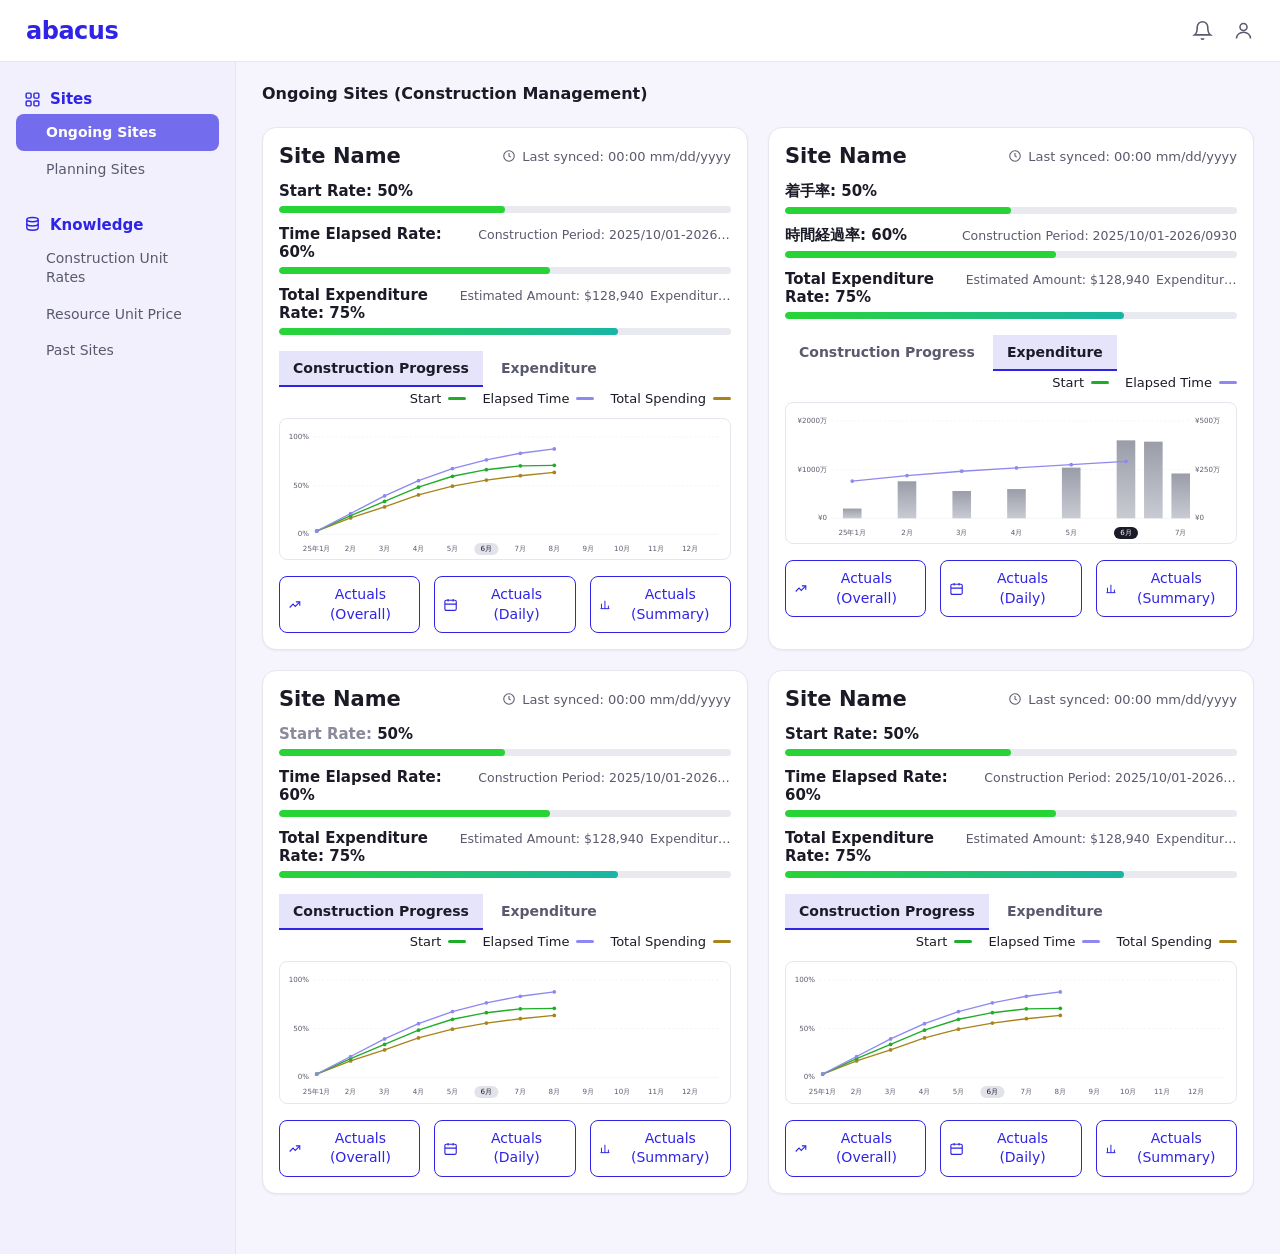
==== commit e376eb88: "Refactor site card buttons and add openActuals function" ====
--- a/index.html
+++ b/index.html
@@ -264,7 +264,7 @@
   return `
   <div class="site-card">
     <div class="sc-head">
-      <div class="sc-name">Site Name</div>
+      <div class="sc-name">${cfg.name || 'Site Name'}</div>
       <div class="sc-meta">
         <span class="updated">${ICON.clock} Last synced: 00:00 mm/dd/yyyy</span>
       </div>
@@ -300,19 +300,37 @@
     <div class="chart">${cfg.chart==='line' ? lineChart() : barChart()}</div>
 
     <div class="sc-foot">
-      <button>${ICON.trend} Actuals (Overall)</button>
-      <button>${ICON.cal} Actuals (Daily)</button>
-      <button>${ICON.bars} Actuals (Summary)</button>
+      <button onclick="openActuals('${cfg.siteId || 'demo'}','cumulative')">${ICON.trend} Actuals (Overall)</button>
+      <button onclick="openActuals('${cfg.siteId || 'demo'}','daily')">${ICON.cal} Actuals (Daily)</button>
+      <button onclick="openActuals('${cfg.siteId || 'demo'}','summary')">${ICON.bars} Actuals (Summary)</button>
     </div>
   </div>`;
 }
 
-const CARDS = [
+function openActuals(siteId, tab){
+  location.href = 'actuals.html?siteId=' + encodeURIComponent(siteId) + '&tab=' + tab;
+}
+
+const STATIC_CARDS = [
   {status:'Syncing',        chart:'line', jp:false},
   {status:'Auto Acquiring', chart:'bar',  jp:true},
   {status:'Syncing',        chart:'line', jp:false, dimStart:true},
   {status:'Auto Acquiring', chart:'line', jp:false}
 ];
+
+// sites finalized via [Acquire Performance Data] surface here first
+function finalizedSiteCards(){
+  try{
+    const sites = JSON.parse(localStorage.getItem('abacus.sites') || '[]');
+    return sites.filter(s => {
+      try{
+        const snap = JSON.parse(localStorage.getItem('abacus.planning.' + s.id) || 'null');
+        return !!(snap && (snap.acquired || (snap.actuals && snap.actuals.finalized)));
+      }catch(_e){ return false; }
+    }).map(s => ({ name:s.name, siteId:s.id, status:'Auto Acquiring', chart:'line', updated:'Updated just now' }));
+  }catch(_e){ return []; }
+}
+const CARDS = [...finalizedSiteCards(), ...STATIC_CARDS];
 
 const wrap = document.getElementById('cards');
 wrap.innerHTML = CARDS.map(siteCard).join('');
--- a/buttons.css
+++ b/buttons.css
@@ -0,0 +1,173 @@
+/* =====================================================================
+   Abacus unified button system — single source of truth.
+   Loaded AFTER each page's inline <style> so these rules win.
+
+   Variants
+     primary   : indigo-500 bg, white text
+     secondary : white bg, indigo-500 text, 1px indigo-500 border
+     tertiary  : white bg, indigo-500 text, no border
+   Sizes
+     large  : 8px 12px / 16px / r8
+     medium : 8px 12px / 14px / r8
+     small  : 4px 8px  / 12px / r8
+     xs     : 2px 4px  / 10px / r4
+
+   Mapping (existing classes → system)
+     primary lg : #newBtn, .btn-register, .modal .btn-confirm
+     primary md : .btn-primary, .btn.primary (planning), .btn-planning
+     primary sm : .btn.btn-sm.primary (planning)
+     secondary lg : .modal .btn-cancel
+     secondary md : .btn-outline, .res-btn, .btn (planning plain),
+                    .btn.secondary (planning), .btn-bidresult
+     secondary sm : .btn-add-cond, .sc-foot button, .btn.btn-sm (planning)
+     secondary xs : .toast .t-retry
+     tertiary md  : .btn-text, .btn.ghost-icon, .btn.ghost, .btn.btn-link,
+                    .btn.export-btn (planning)
+     tertiary sm  : .res-add, .link-override
+     danger (lg sizing, red kept) : .btn-danger
+===================================================================== */
+
+/* ---------- base (all mapped buttons) ---------- */
+#newBtn, .btn-register, .btn-confirm,
+.btn-primary, .btn.primary, .btn-planning,
+.btn-cancel, .btn-outline, .btn, .btn-bidresult, .sim-sync .sim-btn,
+.btn-add-cond, .sc-foot button, .btn.btn-sm, .btn.btn-xs
+.toast .t-retry,
+.btn-text, .res-add, .link-override,
+.btn-danger {
+  font-family: inherit;
+  font-weight: 400;
+  line-height: 1.4;
+  height: auto;
+  cursor: pointer;
+  display: inline-flex;
+  align-items: center;
+  justify-content: center;
+  gap: 8px;
+  border: 1px solid transparent; /* keeps primary/secondary/tertiary heights equal */
+  transition: background .15s ease, border-color .15s ease, color .15s ease;
+}
+/* Resources Details / View All Records stay full-width block buttons */
+.res-btn { font-weight: 400; line-height: 1.4; cursor: pointer; border: 1px solid transparent; }
+
+/* ---------- sizes ---------- */
+/* large */
+#newBtn, .btn-register, .btn-confirm, .btn-cancel, .btn-danger {
+  padding: 8px 12px; font-size: 16px; border-radius: 8px;
+}
+/* medium */
+.btn-primary, .btn.primary, .btn-planning,
+.btn-outline, .res-btn, .btn, .btn.secondary, .btn-bidresult, .sim-sync .sim-btn,
+.btn-text, .btn.ghost-icon, .btn.ghost, .btn.btn-link, .btn.export-btn {
+  padding: 6px 12px; font-size: 14px; border-radius: 8px;
+}
+/* small */
+.btn-add-cond,
+.res-add, .link-override {
+  padding: 4px 8px; font-size: 12px; border-radius: 8px;
+}
+.sc-foot button {padding: 8px; font-size: 14px; border-radius: 8px;}
+.btn.btn-sm {
+  border-radius: 4px;
+}
+/* xs */
+.toast .t-retry,
+.btn.btn-xs {
+  padding: 2px 4px; font-size: 10px; border-radius: 4px; height: auto;
+}
+.btn.btn-xs {border: solid 1px #2F3137; color: #2F3137;}
+.btn.btn-xs:hover:not(:disabled) {
+  background: var(--indigo-50);
+  color: var(--indigo-600, #1D14C8);
+  border-color: var(--indigo-600, #1D14C8);
+}
+
+/* ---------- primary ---------- */
+#newBtn, .btn-register, .btn-confirm,
+.btn-primary, .btn.primary, .btn-planning,
+.btn.btn-sm.primary {
+  background: var(--indigo-500, #2F24E6);
+  color: #fff;
+  border-color: transparent;
+  font-weight: 400;
+}
+#newBtn:hover:not(:disabled), .btn-register:hover:not(:disabled), .btn-confirm:hover:not(:disabled),
+.btn-primary:hover:not(:disabled), .btn.primary:hover:not(:disabled), .btn-planning:hover:not(:disabled),
+.btn.btn-sm.primary:hover:not(:disabled) {
+  background: var(--indigo-600, #1D14C8);
+  border-color: transparent;
+  color: #fff;
+}
+
+/* ---------- secondary ---------- */
+.btn-cancel, .btn-outline, .res-btn, .btn, .btn.secondary, .btn-bidresult, .sim-sync .sim-btn,
+.btn-add-cond, .sc-foot button, .btn.btn-sm,
+.toast .t-retry {
+  background: var(--white, #FFFFFF);
+  color: var(--indigo-500, #2F24E6);
+  border: 1px solid var(--indigo-500, #2F24E6);
+  font-weight: 400;
+}
+.btn-cancel:hover:not(:disabled), .btn-outline:hover:not(:disabled), .res-btn:hover:not(:disabled),
+.btn:hover:not(:disabled), .btn.secondary:hover:not(:disabled), .btn-bidresult:hover:not(:disabled),
+.sim-sync .sim-btn:hover:not(:disabled),
+.btn-add-cond:hover:not(:disabled), .sc-foot button:hover:not(:disabled), .btn.btn-sm:hover:not(:disabled),
+.toast .t-retry:hover:not(:disabled) {
+  background: var(--indigo-50);
+  color: var(--indigo-600, #1D14C8);
+  border-color: var(--indigo-600, #1D14C8);
+}
+
+/* ---------- tertiary ---------- */
+.btn-text, .btn.ghost-icon, .btn.ghost, .btn.btn-link, .btn.export-btn,
+.res-add, .link-override {
+  background: none;
+  color: var(--indigo-500, #2F24E6);
+  border: 1px solid transparent;
+  font-weight: 400;
+}
+.btn-text:hover:not(:disabled), .btn.ghost-icon:hover:not(:disabled), .btn.ghost:hover:not(:disabled),
+.btn.btn-link:hover:not(:disabled), .btn.export-btn:hover:not(:disabled),
+.res-add:hover:not(:disabled), .link-override:hover:not(:disabled) {
+  background: #F0EFFB;
+  color: var(--indigo-600, #1D14C8);
+  border-color: transparent;
+  text-decoration: none;
+}
+
+/* ---------- danger (red kept, sizing conformed) ---------- */
+.btn-danger { background: var(--danger, #D8202B); color: #fff; border-color: transparent; }
+.btn-danger:hover:not(:disabled) { background: #B81820; }
+.btn.danger-ghost { color: var(--red-600, #C53F46); background: var(--white, #FFFFFF); border-color: transparent; }
+
+/* ---------- disabled (uniform) ---------- */
+#newBtn:disabled, .btn-register:disabled, .btn-confirm:disabled,
+.btn-primary:disabled, .btn.primary:disabled, .btn-planning:disabled,
+.btn-cancel:disabled, .btn-outline:disabled, .btn:disabled, .btn-bidresult,
+.btn-add-cond:disabled, .sc-foot button:disabled, .btn.btn-sm:disabled,
+.btn-text:disabled, .res-add:disabled, .link-override:disabled, .btn-danger:disabled,
+.sim-sync .sim-btn:disabled {
+  opacity: .5;
+  cursor: not-allowed;
+}
+
+/* icons inside mapped buttons scale with the button */
+.btn-register svg, .btn-add-cond svg, .sc-foot button svg, .res-add svg, .link-override svg {
+  width: 1.1em; height: 1.1em;
+}
+
+/* =====================================================================
+   Unified side navigation (cur.html / index.html / PlanningSitelist.html)
+   hover  : indigo-50 background
+   active : indigo-300 background, white text
+===================================================================== */
+.sidebar .nav-item:hover {
+  background: var(--indigo-50, #E5E4FB);
+}
+.sidebar .nav-item.active,
+.sidebar .nav-item.active:hover {
+  background: var(--indigo-300, #736CED);
+  color: var(--white, #FFFFFF);
+  font-weight: 700;
+  box-shadow: none;
+}
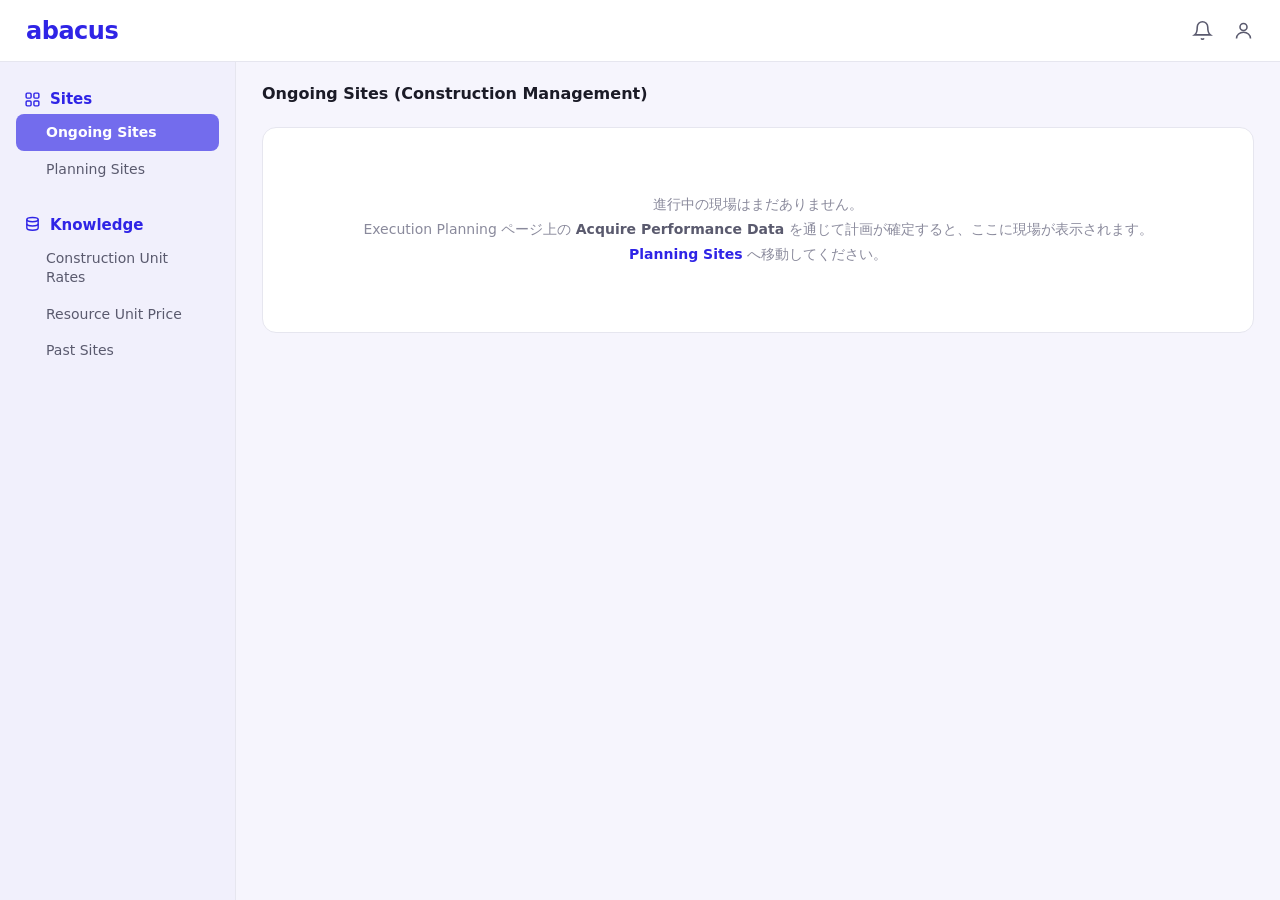
==== commit b9eee2a7: "Add link to Resource Unit Price page in navigation" ====
--- a/index.html
+++ b/index.html
@@ -85,6 +85,16 @@
 
   /* ---------- Site cards ---------- */
   .cards{display:grid;grid-template-columns:repeat(2,minmax(0,1fr));gap:20px;}
+  /* empty state — same pattern as the Planning Sites list */
+  .empty-cards{
+    grid-column:1 / -1;
+    background:var(--white);border:1px solid var(--line);border-radius:var(--radius);
+    padding:64px 20px;text-align:center;
+    font-size:14px;color:var(--text-mute);line-height:1.8;
+  }
+  .empty-cards b{color:var(--text-soft);}
+  .empty-cards a{color:var(--indigo-500);font-weight:600;text-decoration:none;}
+  .empty-cards a:hover{text-decoration:underline;}
   @media(max-width:1100px){.cards{grid-template-columns:1fr;}}
   .site-card{
     background:var(--white);border:1px solid var(--line);border-radius:var(--radius);
@@ -165,7 +175,7 @@
         Knowledge
       </div>
       <a href="cur.html" class="nav-item">Construction Unit Rates</a>
-      <a class="nav-item">Resource Unit Price</a>
+      <a href="resource-pricing.html" class="nav-item">Resource Unit Price</a>
       <a class="nav-item">Past Sites</a>
     </div>
   </aside>
@@ -180,6 +190,16 @@
 </div>
 
 <script>
+/* Demo reset: opening index.html?reset wipes all prototype data
+   (abacus.* localStorage keys) and reloads into the clean state. */
+if (new URLSearchParams(location.search).has('reset')) {
+  Object.keys(localStorage)
+    .filter(k => k.startsWith('abacus.'))
+    .forEach(k => localStorage.removeItem(k));
+  sessionStorage.clear();
+  location.replace(location.pathname); // drop the param so refreshes don't re-trigger
+}
+
 const ICON = {
   clock:'<svg viewBox="0 0 24 24" fill="none" stroke="currentColor" stroke-width="1.8"><circle cx="12" cy="12" r="9"/><path d="M12 7v5l3 2"/></svg>',
   trend:'<svg viewBox="0 0 24 24" fill="none" stroke="currentColor" stroke-width="2"><path d="M3 17l6-6 4 4 8-8"/><path d="M14 7h7v7"/></svg>',
@@ -311,14 +331,7 @@
   location.href = 'actuals.html?siteId=' + encodeURIComponent(siteId) + '&tab=' + tab;
 }
 
-const STATIC_CARDS = [
-  {status:'Syncing',        chart:'line', jp:false},
-  {status:'Auto Acquiring', chart:'bar',  jp:true},
-  {status:'Syncing',        chart:'line', jp:false, dimStart:true},
-  {status:'Auto Acquiring', chart:'line', jp:false}
-];
-
-// sites finalized via [Acquire Performance Data] surface here first
+// Ongoing Sites shows ONLY sites finalized via [Acquire Performance Data].
 function finalizedSiteCards(){
   try{
     const sites = JSON.parse(localStorage.getItem('abacus.sites') || '[]');
@@ -330,10 +343,19 @@
     }).map(s => ({ name:s.name, siteId:s.id, status:'Auto Acquiring', chart:'line', updated:'Updated just now' }));
   }catch(_e){ return []; }
 }
-const CARDS = [...finalizedSiteCards(), ...STATIC_CARDS];
+const CARDS = finalizedSiteCards();
 
 const wrap = document.getElementById('cards');
-wrap.innerHTML = CARDS.map(siteCard).join('');
+if (CARDS.length){
+  wrap.innerHTML = CARDS.map(siteCard).join('');
+} else {
+  wrap.innerHTML = `
+    <div class="empty-cards">
+      進行中の現場はまだありません。<br>
+      Execution Planning ページ上の <b>Acquire Performance Data</b> を通じて計画が確定すると、ここに現場が表示されます。<br>
+      <a href="PlanningSitelist.html">Planning Sites</a> へ移動してください。
+    </div>`;
+}
 
 // tab switching swaps the chart inside the same card
 wrap.addEventListener('click',e=>{
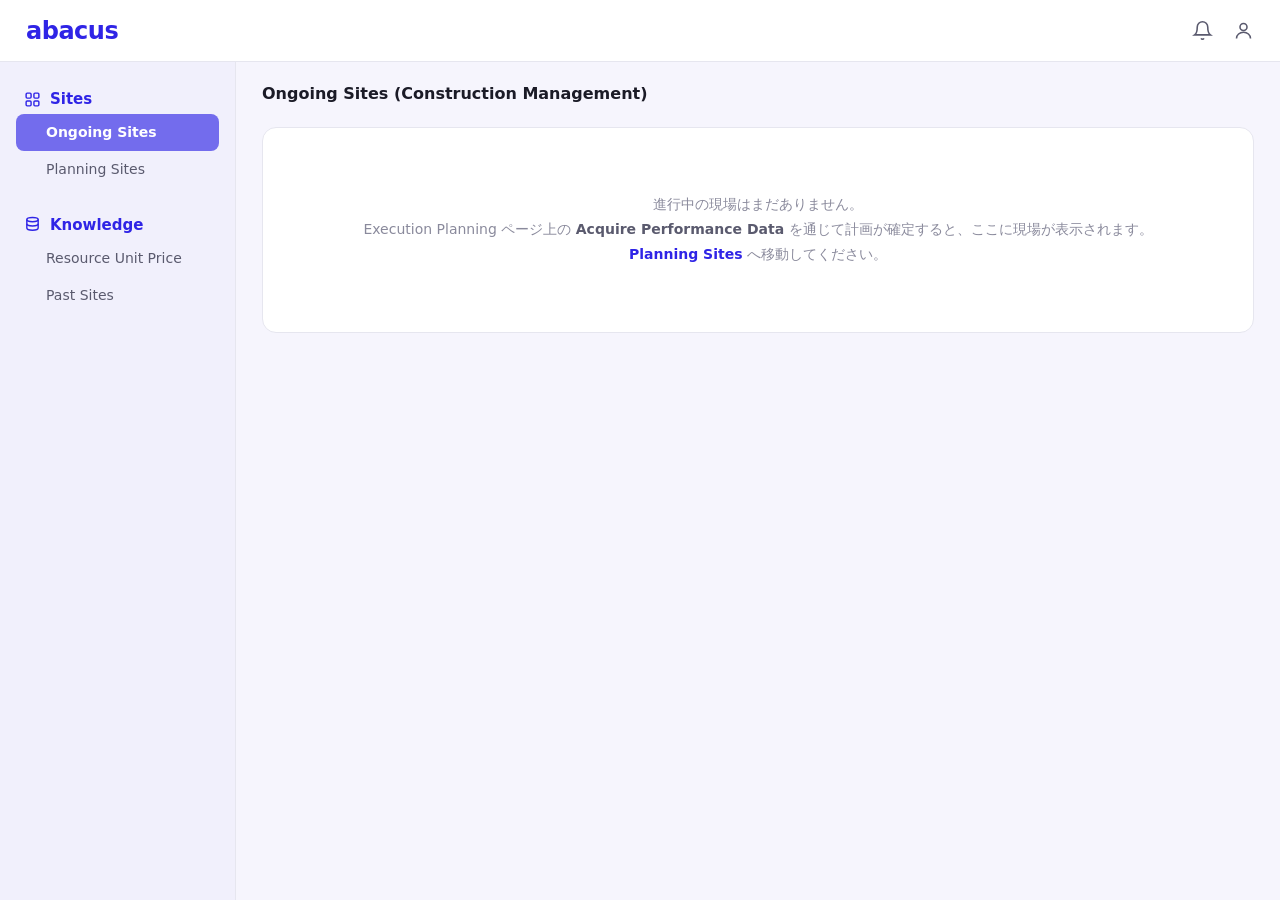
==== commit 24fd7e49: "Adjust footer gap in index.html Reduced gap in footer from 14px to 12px." ====
--- a/index.html
+++ b/index.html
@@ -137,7 +137,7 @@
   .chart{border:1px solid var(--line);border-radius:8px;padding:8px 6px 2px;}
   .chart svg{display:block;width:100%;height:auto;}
 
-  .sc-foot{display:flex;gap:14px;margin-top:16px;}
+  .sc-foot{display:flex;gap:12px;margin-top:16px;}
   .sc-foot button{
     flex:1;display:inline-flex;align-items:center;justify-content:center;gap:4px;
     background:var(--white);border:1.5px solid var(--line-strong);border-radius:8px;
@@ -174,7 +174,6 @@
         <svg viewBox="0 0 24 24" fill="none" stroke="currentColor" stroke-width="2"><ellipse cx="12" cy="5" rx="8" ry="3"/><path d="M4 5v6c0 1.7 3.6 3 8 3s8-1.3 8-3V5"/><path d="M4 11v6c0 1.7 3.6 3 8 3s8-1.3 8-3v-6"/></svg>
         Knowledge
       </div>
-      <a href="cur.html" class="nav-item">Construction Unit Rates</a>
       <a href="resource-pricing.html" class="nav-item">Resource Unit Price</a>
       <a class="nav-item">Past Sites</a>
     </div>
